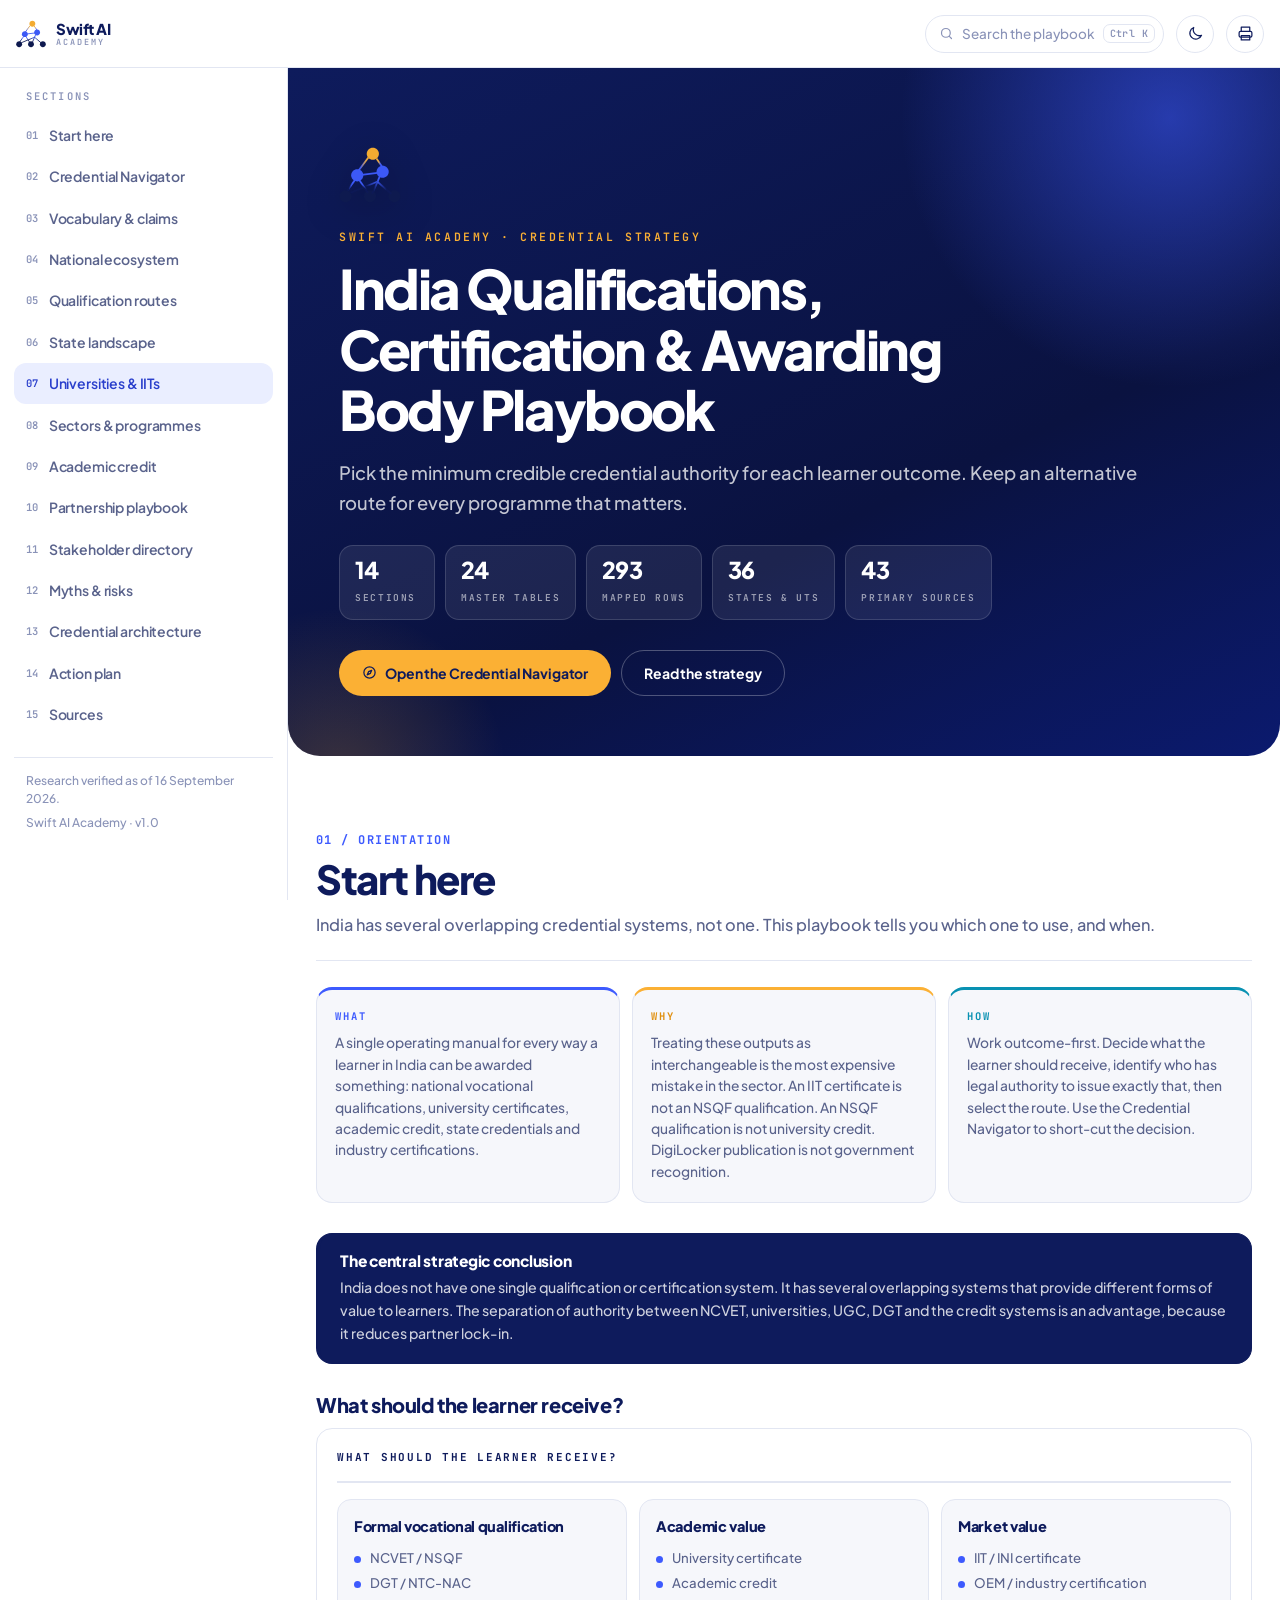
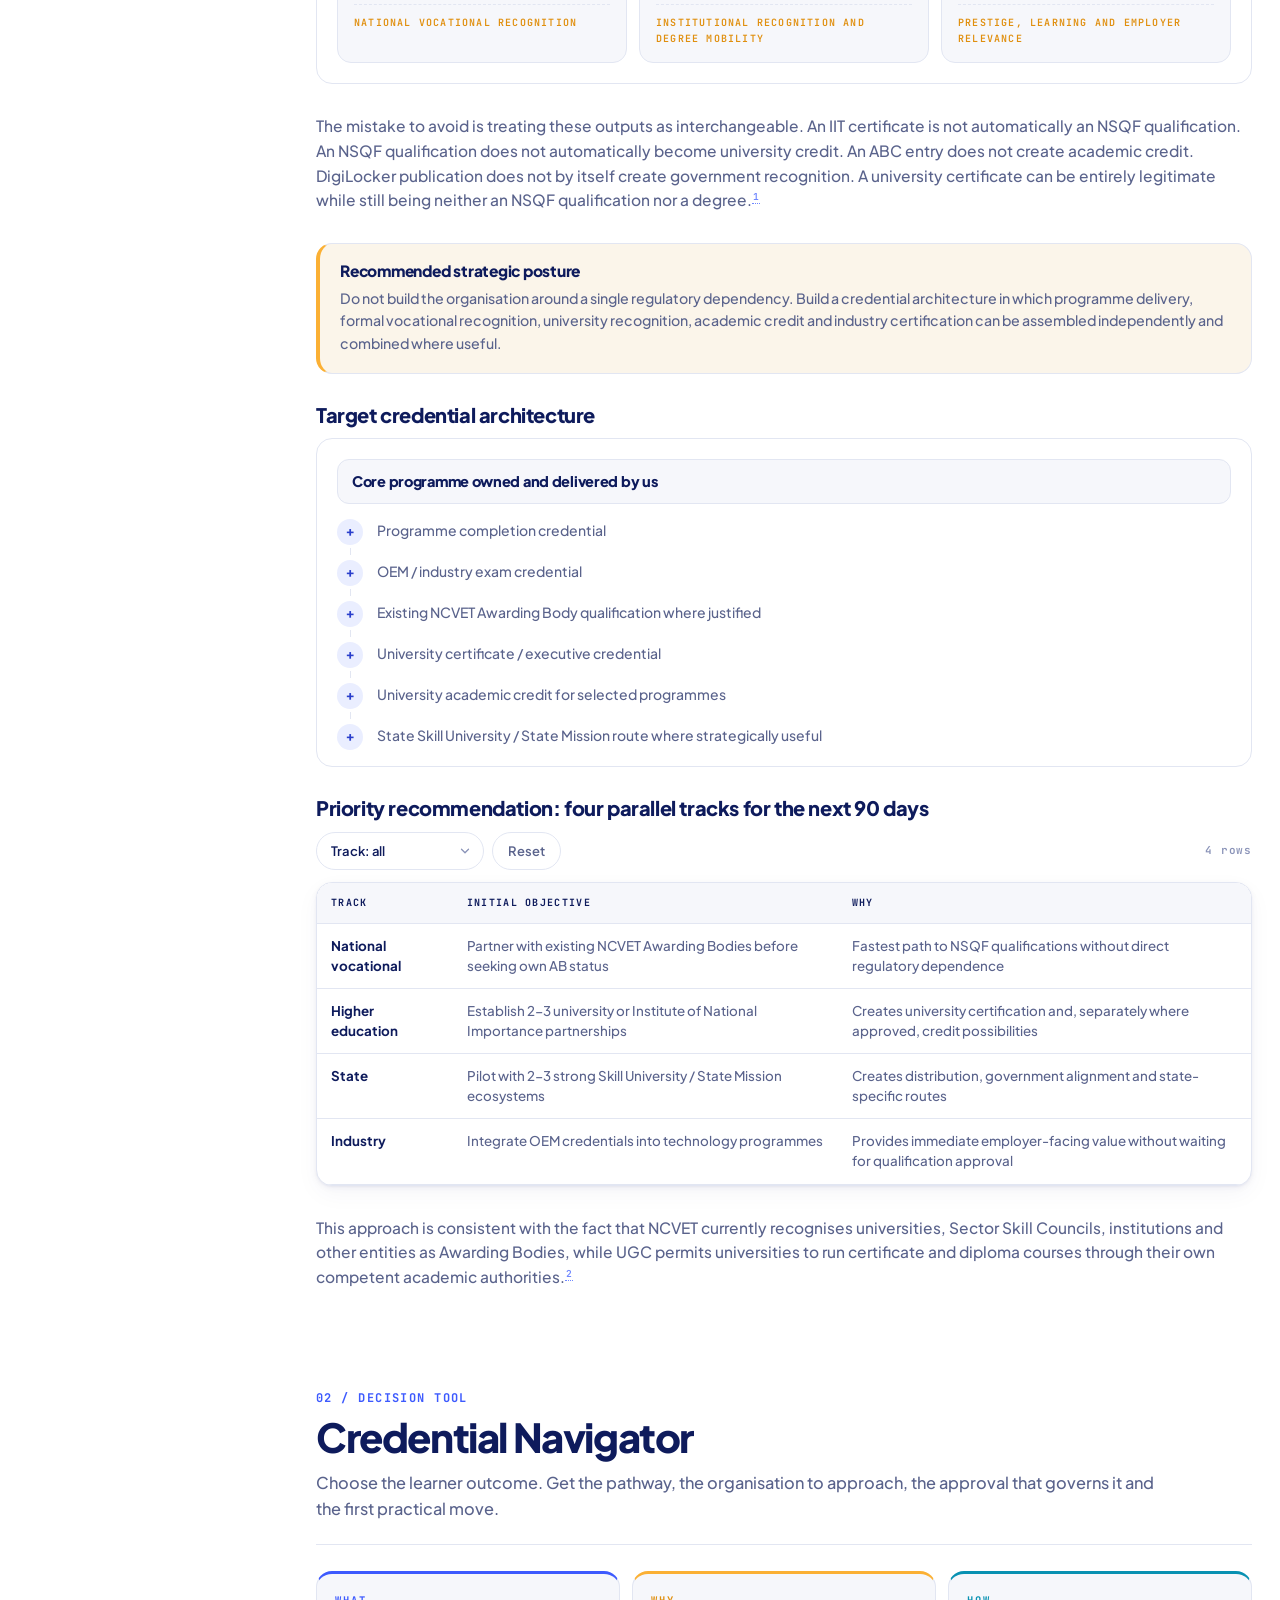
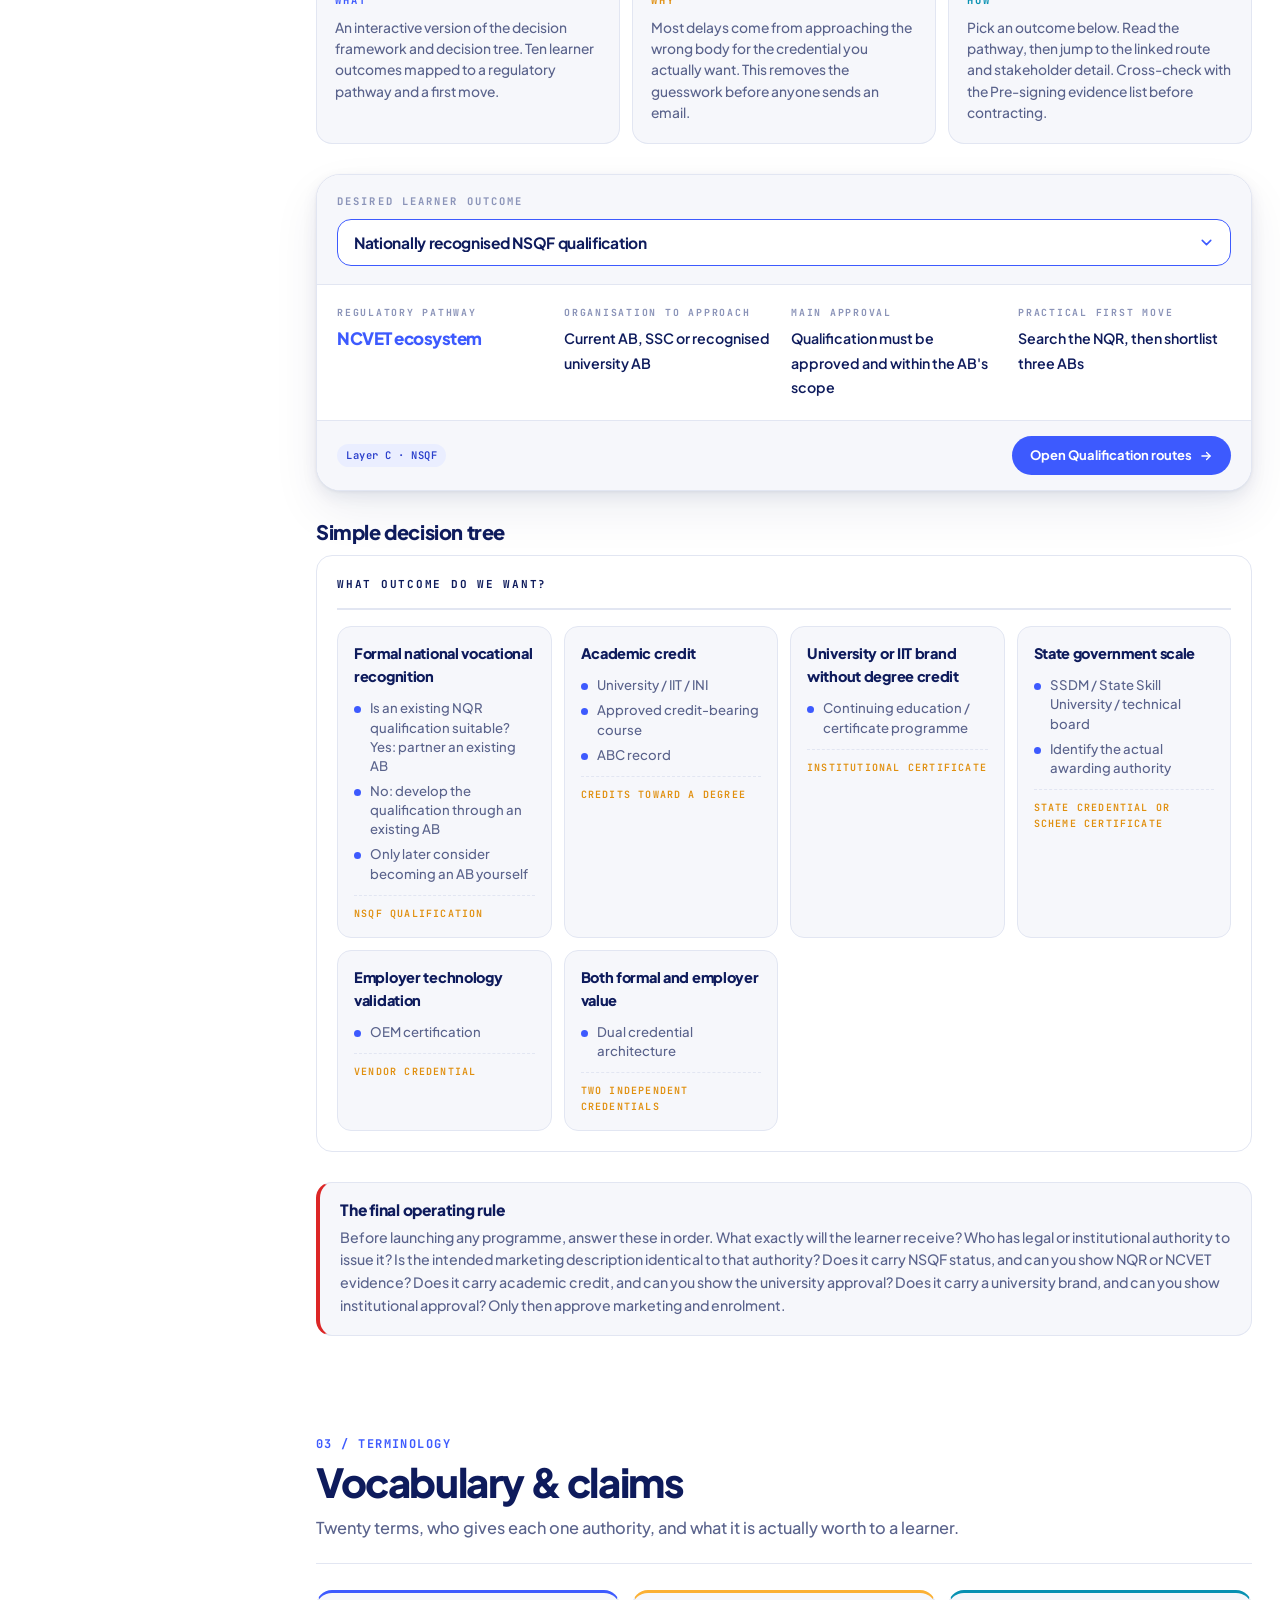
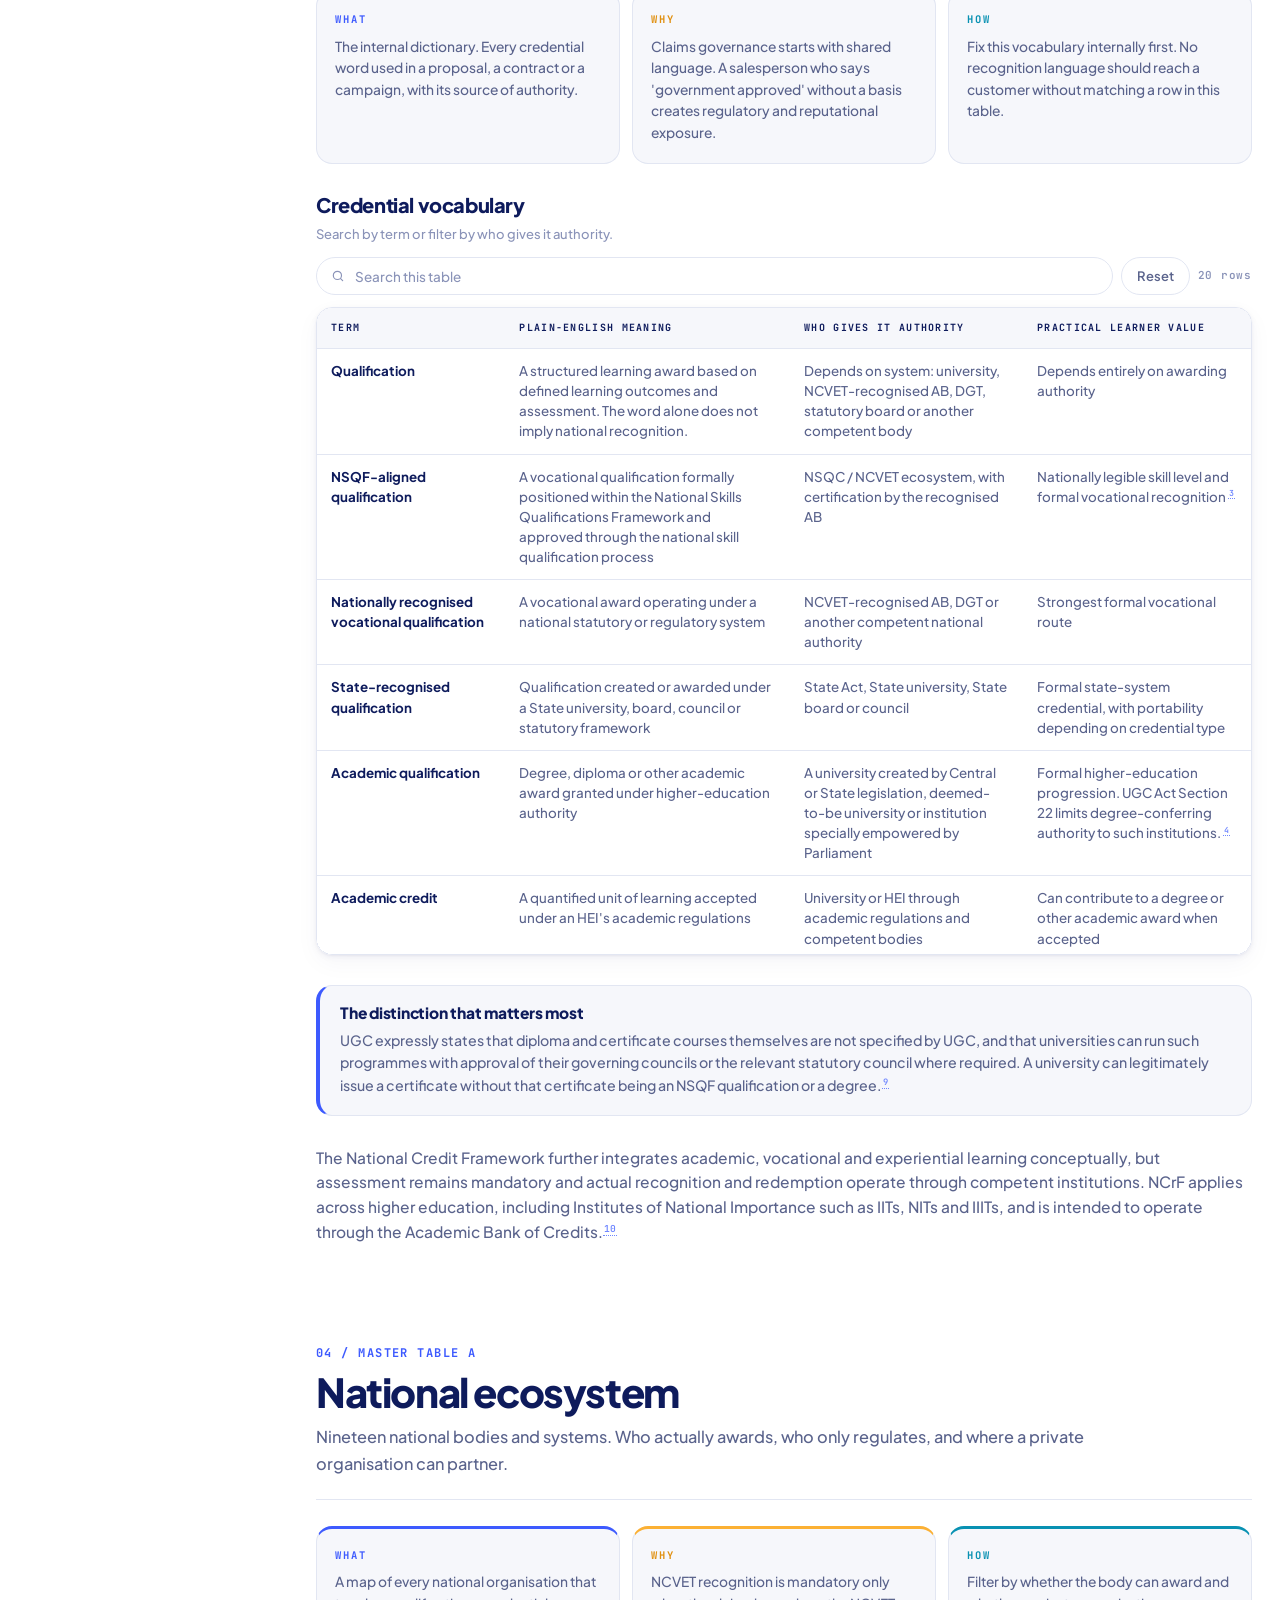
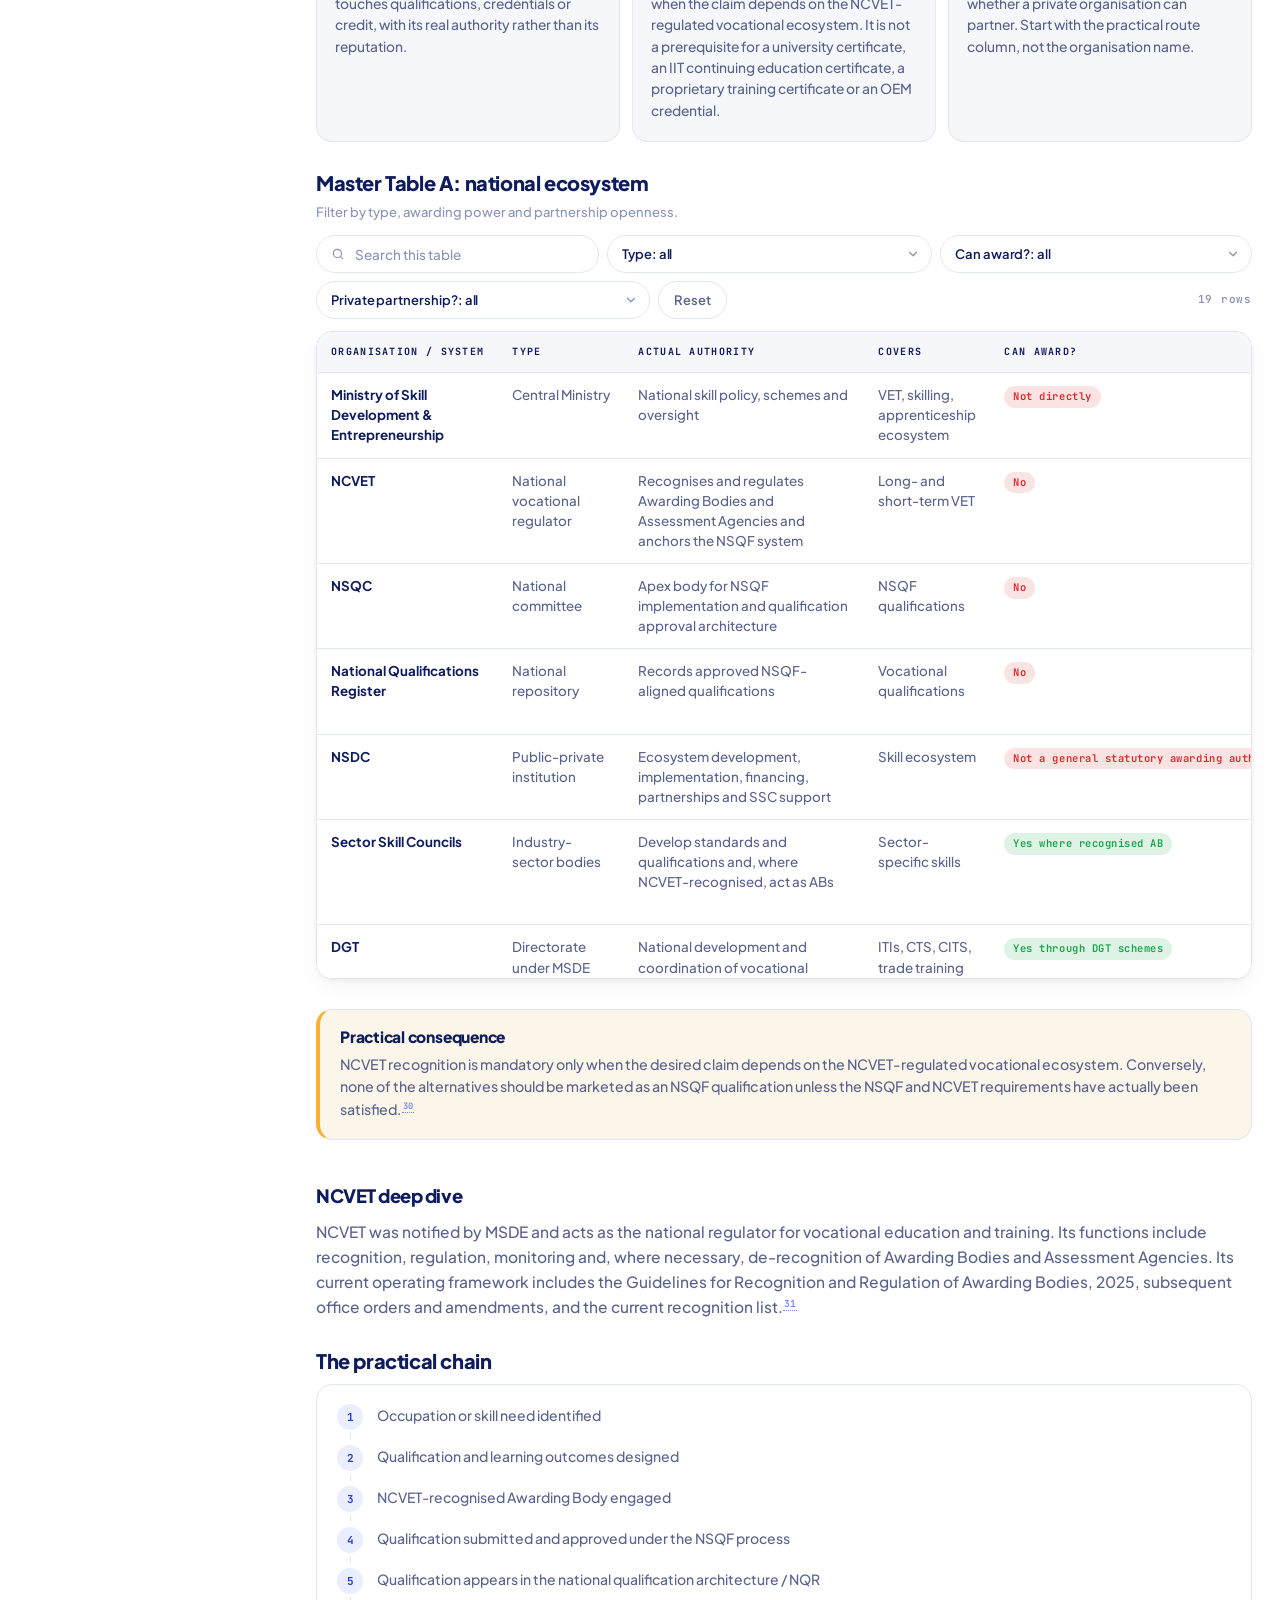
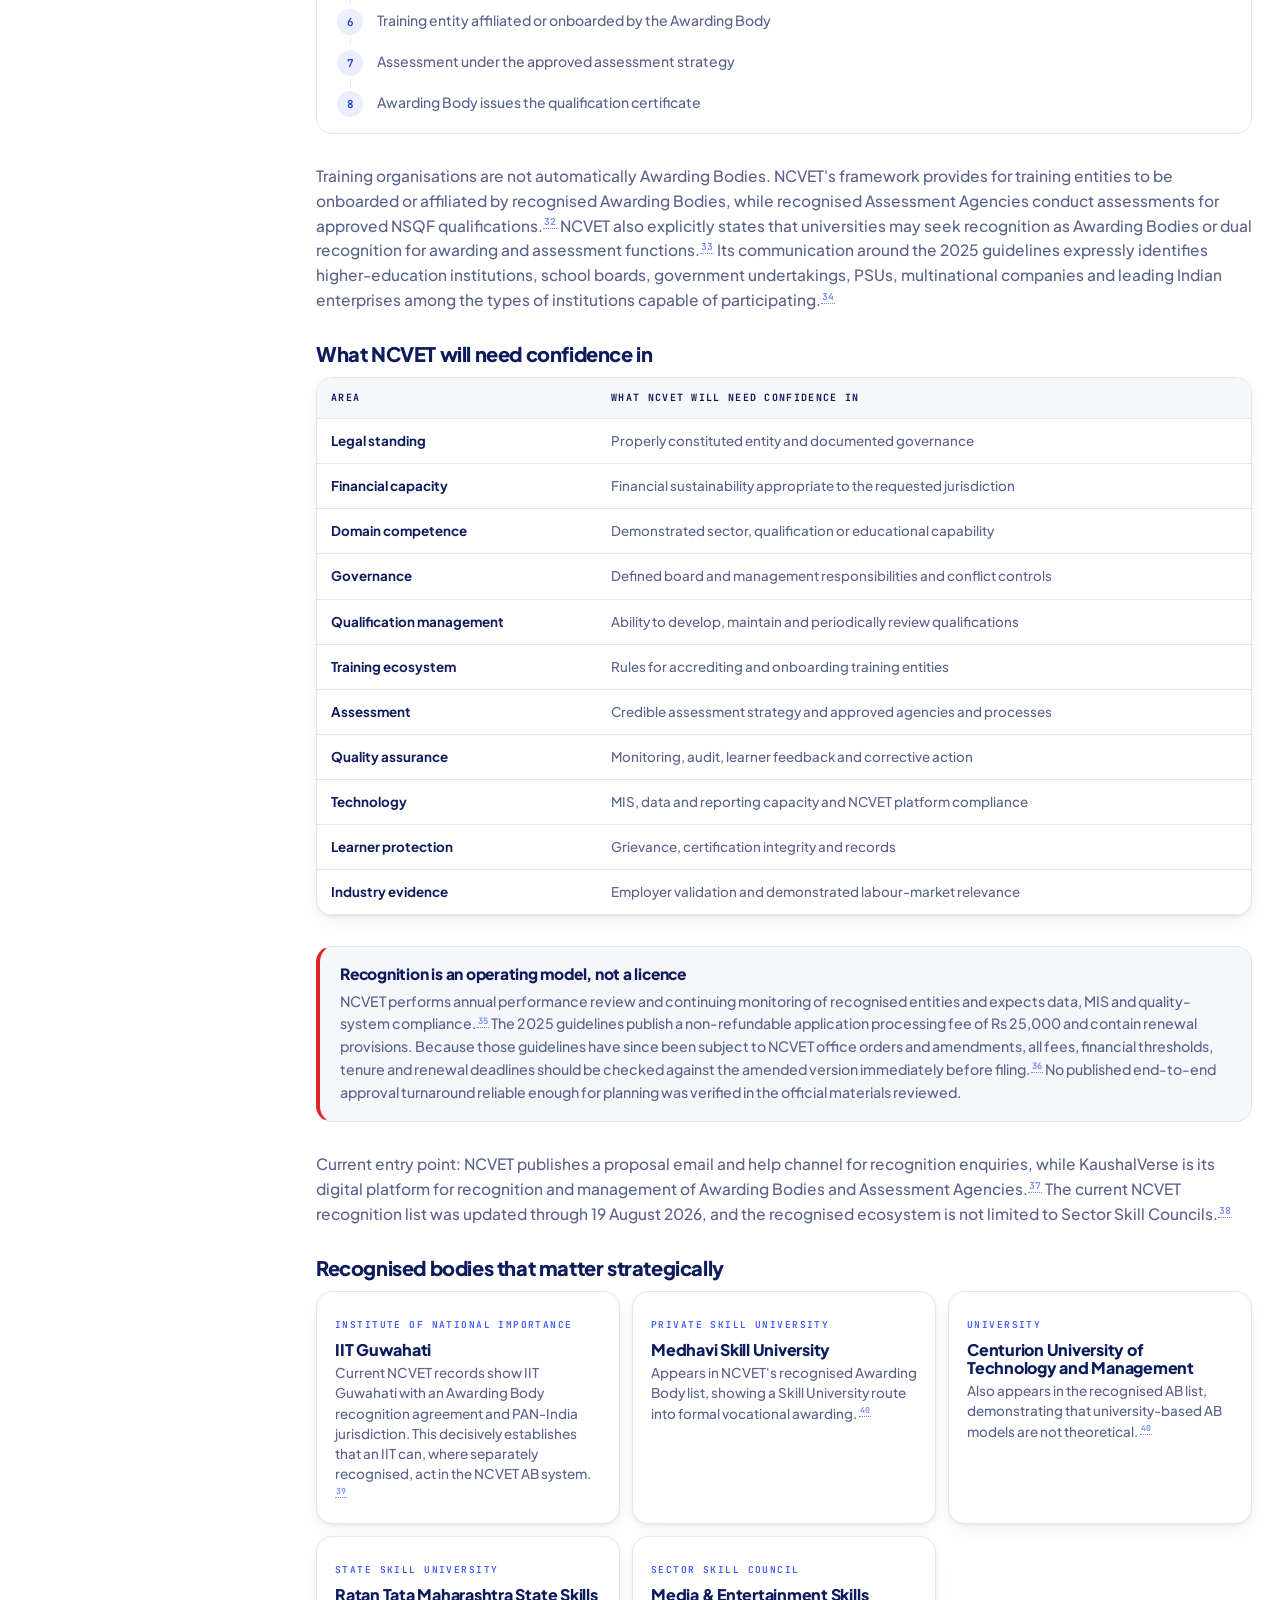
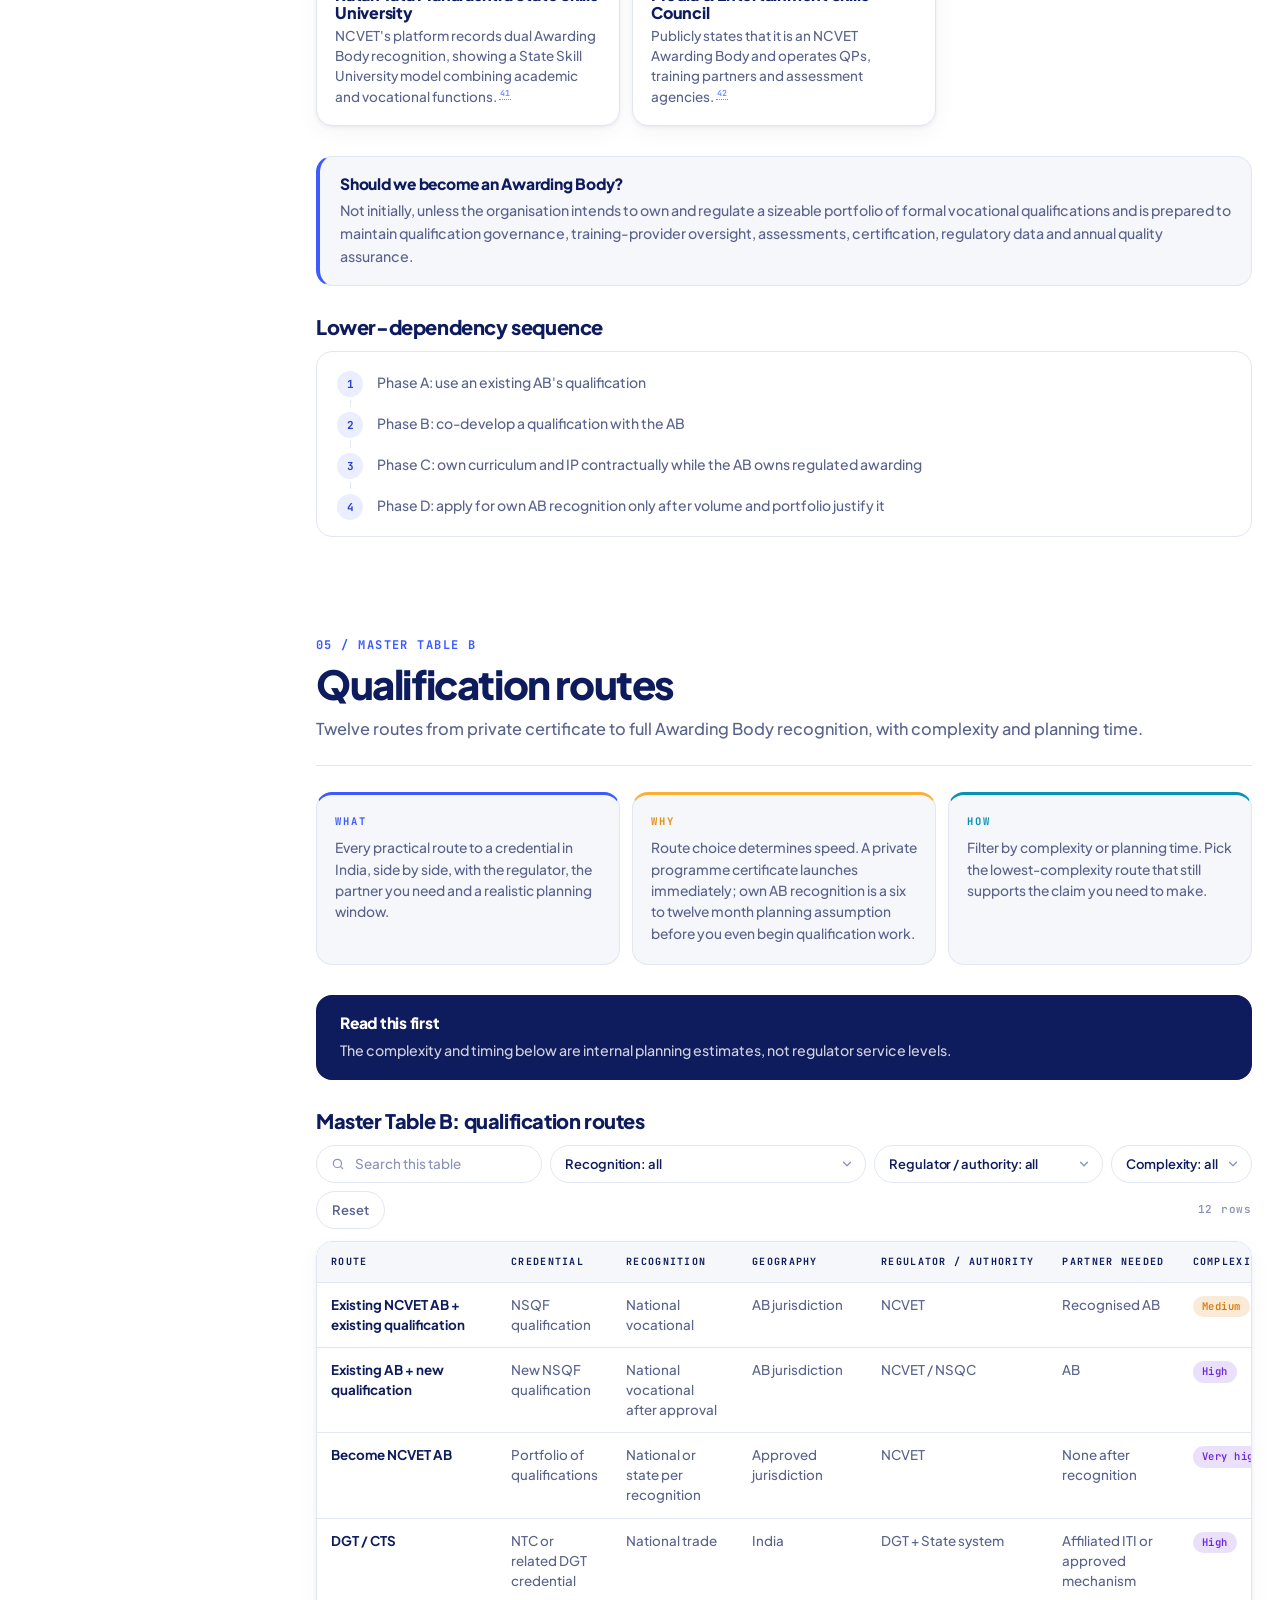
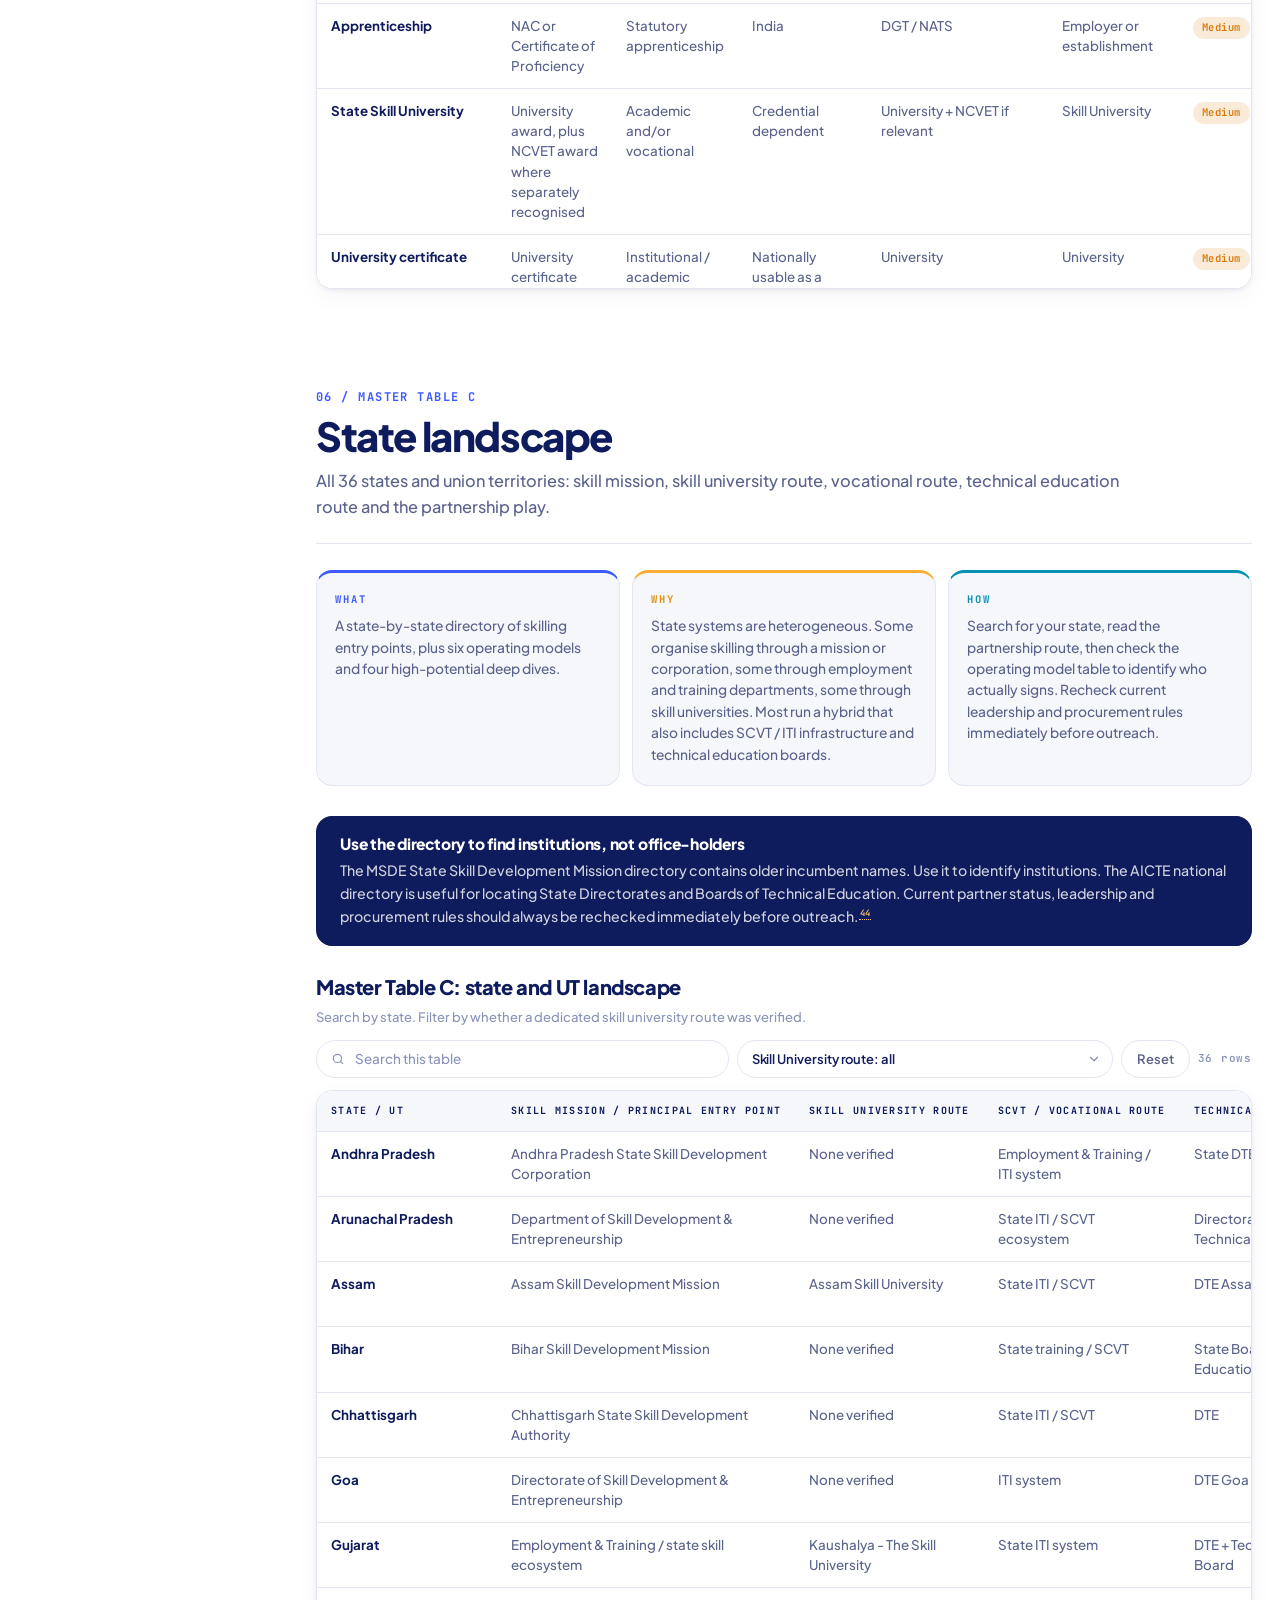
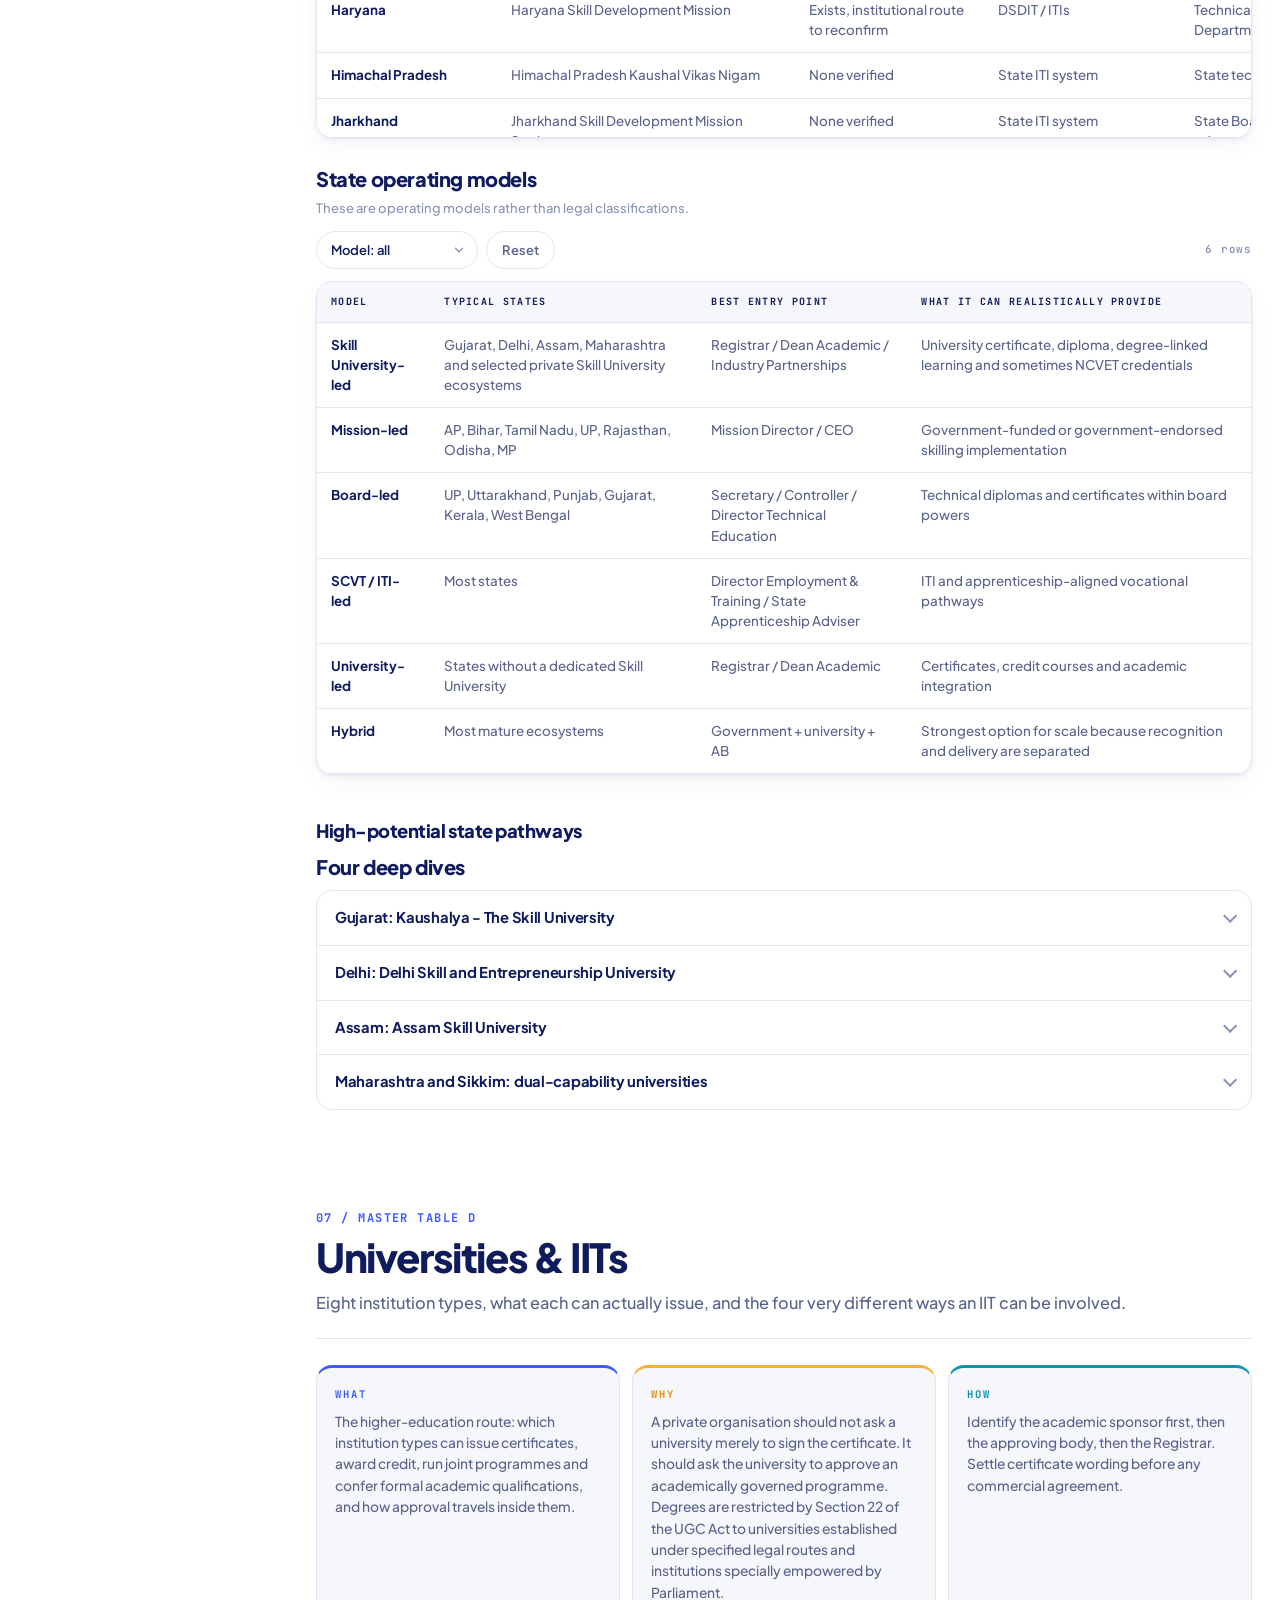
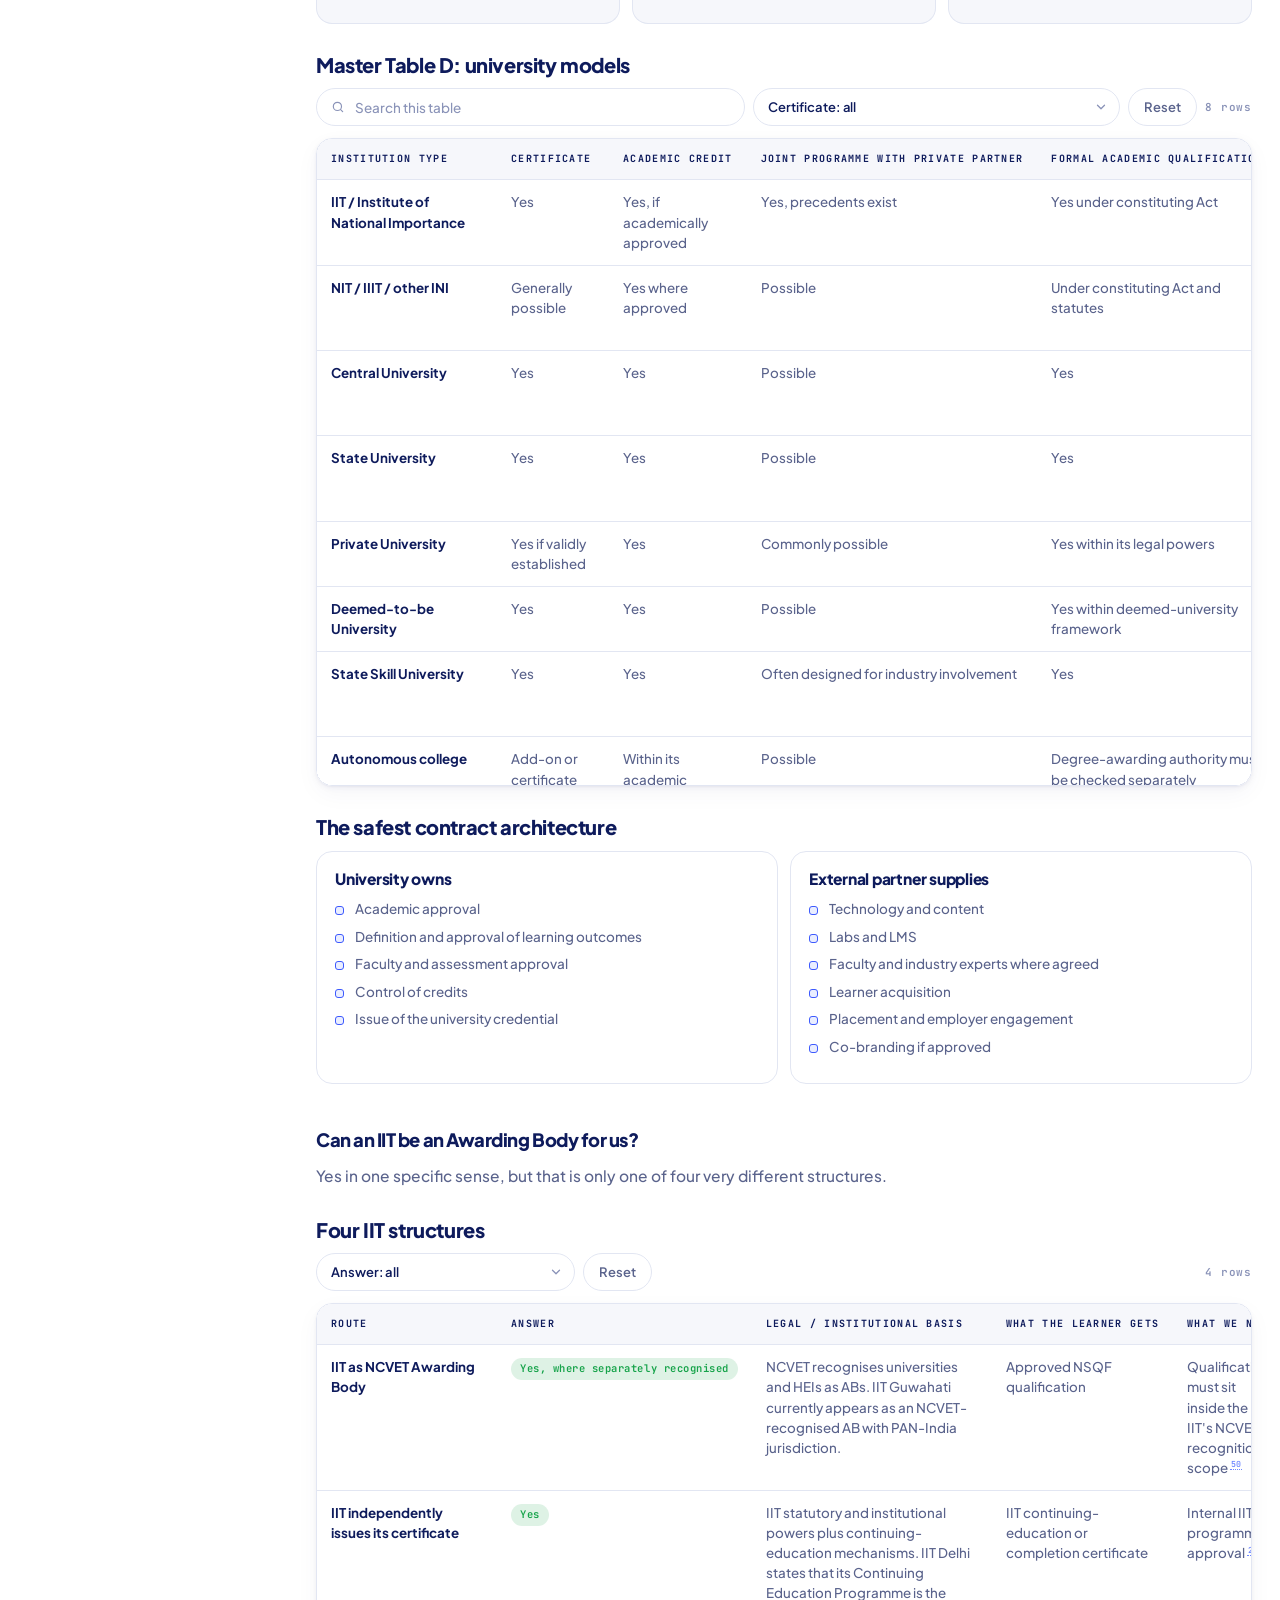
==== index.html @ 88f87832 "Add interactive India Qualifications & Awarding Body playbook web app A static, device-agnostic GitH" ====
<!DOCTYPE html>
<html lang="en">
<head>
<meta charset="utf-8">
<meta name="viewport" content="width=device-width, initial-scale=1, viewport-fit=cover">
<title>India Qualifications, Certification &amp; Awarding Body Playbook | Swift AI Academy</title>
<meta name="description" content="An interactive playbook for India's qualification, certification and awarding body ecosystem. NCVET, NSQF, universities, IITs, state skill missions, academic credit and OEM credentials, with the stakeholders and processes behind each route.">
<meta name="theme-color" content="#0E1B5C">
<meta name="color-scheme" content="light dark">

<meta property="og:type" content="website">
<meta property="og:title" content="India Qualifications, Certification &amp; Awarding Body Playbook">
<meta property="og:description" content="Pick the minimum credible credential authority for each learner outcome. Keep an alternative route for every programme that matters.">
<meta property="og:site_name" content="Swift AI Academy">

<link rel="icon" type="image/svg+xml" href="assets/img/favicon.svg">
<link rel="apple-touch-icon" href="assets/img/logo-mark.svg">

<link rel="preconnect" href="https://api.fontshare.com" crossorigin>
<link rel="preconnect" href="https://fonts.gstatic.com" crossorigin>
<link rel="stylesheet" href="https://api.fontshare.com/v2/css?f%5B%5D=cabinet-grotesk@500,700,800&amp;display=swap">
<link rel="stylesheet" href="https://fonts.googleapis.com/css2?family=JetBrains+Mono:wght@400;600;700&amp;family=Plus+Jakarta+Sans:wght@500;700;800&amp;display=swap">
<link rel="stylesheet" href="assets/css/styles.css">
</head>
<body>

<header class="topbar">
  <button class="icon-btn" id="menuBtn" type="button" aria-label="Open section menu">
    <svg viewBox="0 0 24 24"><path d="M4 7h16"/><path d="M4 12h16"/><path d="M4 17h16"/></svg>
  </button>

  <a class="brand" href="#top">
    <img src="assets/img/logo-mark.svg" alt="Swift AI Academy">
    <span class="brand-txt"><b>Swift AI</b><span>ACADEMY</span></span>
  </a>

  <span class="topbar-spacer"></span>

  <button class="search-open" id="searchBtn" type="button" aria-label="Search the playbook">
    <svg viewBox="0 0 24 24"><circle cx="11" cy="11" r="7"/><path d="M20 20l-3.5-3.5"/></svg>
    <span class="lbl">Search the playbook</span>
    <span class="kbd">Ctrl K</span>
  </button>

  <button class="icon-btn" id="themeBtn" type="button" aria-label="Switch between light and dark mode">
    <svg viewBox="0 0 24 24"><path d="M20.5 14.5A8.5 8.5 0 0 1 9.5 3.5a8.5 8.5 0 1 0 11 11z"/></svg>
  </button>

  <button class="icon-btn" id="printBtn" type="button" aria-label="Print or save as PDF">
    <svg viewBox="0 0 24 24"><path d="M6 9V3h12v6"/><rect x="3" y="9" width="18" height="8" rx="2"/><path d="M6 15h12v6H6z"/></svg>
  </button>
</header>

<div class="shell" id="top">
  <nav class="sidenav" id="sidenav" aria-label="Playbook sections"></nav>
  <div class="scrim" id="scrim"></div>
  <main class="main" id="content">
    <noscript>
      <div style="padding:120px 24px;max-width:640px;margin:0 auto">
        <h1>JavaScript is required</h1>
        <p>This playbook renders its tables, filters and search in the browser. Enable JavaScript to read it.</p>
      </div>
    </noscript>
  </main>
</div>

<div class="modal" id="searchModal" role="dialog" aria-modal="true" aria-label="Search the playbook">
  <div class="modal-bd"></div>
  <div class="modal-box">
    <div class="modal-in">
      <svg viewBox="0 0 24 24"><circle cx="11" cy="11" r="7"/><path d="M20 20l-3.5-3.5"/></svg>
      <input id="searchInput" type="search" placeholder="Search states, bodies, routes, myths, templates" autocomplete="off" spellcheck="false">
      <span class="esc">ESC</span>
    </div>
    <div class="modal-res" id="searchResults"></div>
    <div class="modal-hint">Arrow keys to move &middot; Enter to open &middot; Ctrl K or / to reopen</div>
  </div>
</div>

<script src="assets/js/data.js"></script>
<script src="assets/js/app.js"></script>
</body>
</html>
---- assets/css/styles.css ----
/* Swift AI Academy - Qualification Playbook
   Brand & Design Guidelines v1.0 (2026): Royal Blue leads, Deep Navy grounds,
   Gold is a sparing accent. Cabinet Grotesk for text, JetBrains Mono for labels. */

/* ============================================================ TOKENS */
:root {
  /* core palette */
  --blue: #3D5AFE;
  --blue-50: #EAEEFF;
  --blue-light: #6F87FF;
  --blue-deep: #2A3FCC;
  --navy: #0E1B5C;
  --navy-50: #E5E9FA;
  --navy-mid: #1A2B85;
  --navy-deep: #0A1240;
  --gold: #FBB034;
  --gold-50: #FFF4DC;
  --gold-light: #FFC966;
  --gold-deep: #E08F0E;

  /* domain accents */
  --plum: #6D28D9;
  --teal: #0891B2;
  --pink: #E91E63;

  /* semantic */
  --success: #16A34A;
  --warning: #D97706;
  --danger: #DC2626;

  /* neutrals */
  --white: #FFFFFF;
  --tint: #F6F8FF;
  --grey-50: #F6F7FB;
  --line: #E2E6F2;
  --muted: #8A93B8;
  --secondary: #5A638C;

  /* role tokens - light mode default */
  --bg: #FFFFFF;
  --bg-alt: #F6F8FF;
  --surface: #FFFFFF;
  --surface-2: #F6F7FB;
  --text: #0E1B5C;
  --text-2: #5A638C;
  --text-3: #8A93B8;
  --action: #3D5AFE;
  --action-text: #FFFFFF;
  --link: #3D5AFE;
  --border: #E2E6F2;
  --border-strong: #cdd4e8;
  --chip-bg: #EAEEFF;
  --chip-text: #2A3FCC;
  --shadow-sm: 0 1px 2px rgba(14,27,92,.04), 0 2px 6px rgba(14,27,92,.05), 0 8px 24px rgba(14,27,92,.04);
  --shadow-md: 0 1px 3px rgba(14,27,92,.06), 0 6px 16px rgba(14,27,92,.07), 0 20px 48px rgba(14,27,92,.07);
  --shadow-lg: 0 2px 6px rgba(14,27,92,.08), 0 12px 32px rgba(14,27,92,.10), 0 36px 80px rgba(14,27,92,.12);

  /* geometry */
  --r-pill: 999px;
  --r-card: 16px;
  --r-surface: 24px;
  --r-lg: 32px;

  /* type */
  --font: "Cabinet Grotesk", "Plus Jakarta Sans", ui-sans-serif, system-ui, -apple-system, "Segoe UI", sans-serif;
  --mono: "JetBrains Mono", ui-monospace, SFMono-Regular, Menlo, monospace;

  --nav-w: 288px;
  --header-h: 68px;
}

:root[data-theme="dark"] {
  --bg: #0E1B5C;
  --bg-alt: #0A1240;
  --surface: rgba(255,255,255,.06);
  --surface-2: rgba(255,255,255,.04);
  --text: #FFFFFF;
  --text-2: rgba(255,255,255,.70);
  --text-3: rgba(255,255,255,.52);
  --action: #FBB034;
  --action-text: #0E1B5C;
  --link: #6F87FF;
  --border: rgba(255,255,255,.12);
  --border-strong: rgba(255,255,255,.22);
  --chip-bg: rgba(255,255,255,.10);
  --chip-text: #FFC966;
  --shadow-sm: 0 2px 8px rgba(0,0,0,.28);
  --shadow-md: 0 8px 28px rgba(0,0,0,.36);
  --shadow-lg: 0 24px 64px rgba(0,0,0,.45);
}

@media (prefers-color-scheme: dark) {
  :root:not([data-theme="light"]) {
    --bg: #0E1B5C; --bg-alt: #0A1240;
    --surface: rgba(255,255,255,.06); --surface-2: rgba(255,255,255,.04);
    --text: #FFFFFF; --text-2: rgba(255,255,255,.70); --text-3: rgba(255,255,255,.52);
    --action: #FBB034; --action-text: #0E1B5C; --link: #6F87FF;
    --border: rgba(255,255,255,.12); --border-strong: rgba(255,255,255,.22);
    --chip-bg: rgba(255,255,255,.10); --chip-text: #FFC966;
    --shadow-sm: 0 2px 8px rgba(0,0,0,.28);
    --shadow-md: 0 8px 28px rgba(0,0,0,.36);
    --shadow-lg: 0 24px 64px rgba(0,0,0,.45);
  }
}

/* ============================================================ BASE */
*, *::before, *::after { box-sizing: border-box; }
/* card-mode tables set tr/td to display:block, which would otherwise beat the UA [hidden] rule */
[hidden] { display: none !important; }
html { scroll-behavior: smooth; scroll-padding-top: calc(var(--header-h) + 16px); -webkit-text-size-adjust: 100%; }
@media (prefers-reduced-motion: reduce) { html { scroll-behavior: auto; } *, *::before, *::after { animation-duration: .001ms !important; transition-duration: .001ms !important; } }

body {
  margin: 0;
  font-family: var(--font);
  font-weight: 500;
  font-size: 15.5px;
  line-height: 1.6;
  color: var(--text);
  background: var(--bg);
  -webkit-font-smoothing: antialiased;
  overflow-wrap: break-word;
}

h1, h2, h3, h4 { font-weight: 800; color: var(--text); margin: 0; line-height: 1.12; }
h1 { font-size: clamp(2.1rem, 5.2vw, 3.4rem); letter-spacing: -.045em; }
h2 { font-size: clamp(1.6rem, 3.6vw, 2.5rem); letter-spacing: -.035em; }
h3 { font-size: clamp(1.05rem, 2vw, 1.25rem); letter-spacing: -.02em; }
h4 { font-size: 1rem; letter-spacing: -.015em; }
p { margin: 0 0 1em; color: var(--text-2); }
p:last-child { margin-bottom: 0; }
a { color: var(--link); text-decoration: none; }
a:hover { text-decoration: underline; }
strong { font-weight: 700; color: var(--text); }
ul { margin: 0 0 1em; padding-left: 1.15em; color: var(--text-2); }
li { margin-bottom: .4em; }
:focus-visible { outline: 2.5px solid var(--action); outline-offset: 2px; border-radius: 6px; }

.eyebrow {
  font-family: var(--mono);
  font-size: 11.5px;
  font-weight: 600;
  letter-spacing: .22em;
  text-transform: uppercase;
  color: var(--text-3);
  margin: 0 0 .7rem;
  display: block;
}
.muted { color: var(--text-3); font-size: .9em; }
sup.ref {
  font-family: var(--mono); font-size: .62em; font-weight: 600;
  color: var(--blue-light); cursor: pointer; padding: 0 1px; vertical-align: super;
  border-bottom: 1px dotted currentColor;
}
:root[data-theme="dark"] sup.ref { color: var(--gold-light); }
sup.ref:hover { color: var(--gold-deep); }

/* ============================================================ SHELL */
.shell { display: flex; min-height: 100vh; }

/* ---- header */
.topbar {
  position: fixed; inset: 0 0 auto 0; height: var(--header-h); z-index: 60;
  display: flex; align-items: center; gap: 12px; padding: 0 16px;
  background: color-mix(in srgb, var(--bg) 88%, transparent);
  backdrop-filter: saturate(180%) blur(14px);
  -webkit-backdrop-filter: saturate(180%) blur(14px);
  border-bottom: 1px solid var(--border);
}
.brand { display: flex; align-items: center; gap: 10px; flex-shrink: 0; text-decoration: none; }
.brand:hover { text-decoration: none; }
.brand img { width: 30px; height: 30px; display: block; }
.brand-txt { display: flex; flex-direction: column; line-height: 1; }
.brand-txt b { font-size: 15px; font-weight: 800; letter-spacing: -.03em; color: var(--text); }
.brand-txt span { font-family: var(--mono); font-size: 8.5px; font-weight: 600; letter-spacing: .24em; color: var(--text-3); margin-top: 2px; }
.topbar-spacer { flex: 1; }

.icon-btn {
  display: inline-flex; align-items: center; justify-content: center;
  width: 38px; height: 38px; flex-shrink: 0;
  border: 1px solid var(--border); border-radius: var(--r-pill);
  background: var(--surface); color: var(--text); cursor: pointer;
  transition: border-color .15s, background .15s;
}
.icon-btn:hover { border-color: var(--border-strong); }
.icon-btn svg { width: 17px; height: 17px; stroke: currentColor; stroke-width: 1.75; fill: none; stroke-linecap: round; stroke-linejoin: round; }

.search-open {
  display: flex; align-items: center; gap: 8px; height: 38px;
  padding: 0 8px 0 13px; min-width: 0;
  border: 1px solid var(--border); border-radius: var(--r-pill);
  background: var(--surface); color: var(--text-3); cursor: pointer;
  font-family: var(--font); font-size: 13.5px; font-weight: 500;
  transition: border-color .15s;
}
.search-open:hover { border-color: var(--border-strong); }
.search-open svg { width: 15px; height: 15px; stroke: currentColor; stroke-width: 1.9; fill: none; stroke-linecap: round; flex-shrink: 0; }
.search-open .kbd {
  font-family: var(--mono); font-size: 10px; font-weight: 600; letter-spacing: .04em;
  border: 1px solid var(--border); border-radius: 7px; padding: 2px 6px; color: var(--text-3);
}
.search-open .lbl { white-space: nowrap; }

/* ---- sidebar */
.sidenav {
  position: fixed; top: var(--header-h); bottom: 0; left: 0; width: var(--nav-w); z-index: 50;
  background: var(--bg); border-right: 1px solid var(--border);
  overflow-y: auto; overscroll-behavior: contain;
  padding: 20px 14px 40px;
}
.sidenav-title { font-family: var(--mono); font-size: 10.5px; font-weight: 600; letter-spacing: .2em; text-transform: uppercase; color: var(--text-3); padding: 0 12px; margin-bottom: 10px; }
.navlink {
  display: flex; align-items: flex-start; gap: 11px;
  padding: 9px 12px; border-radius: 12px; margin-bottom: 1px;
  color: var(--text-2); text-decoration: none; font-size: 14px; font-weight: 600;
  letter-spacing: -.01em; transition: background .13s, color .13s;
}
.navlink:hover { background: var(--surface-2); color: var(--text); text-decoration: none; }
.navlink.active { background: var(--blue-50); color: var(--blue-deep); }
:root[data-theme="dark"] .navlink.active { background: rgba(255,255,255,.09); color: var(--gold); }
@media (prefers-color-scheme: dark) { :root:not([data-theme="light"]) .navlink.active { background: rgba(255,255,255,.09); color: var(--gold); } }
.navlink .n { font-family: var(--mono); font-size: 10.5px; font-weight: 600; color: var(--text-3); padding-top: 3px; flex-shrink: 0; }
.navlink.active .n { color: currentColor; }
.nav-foot { margin-top: 22px; padding: 14px 12px 0; border-top: 1px solid var(--border); }
.nav-foot p { font-size: 12px; color: var(--text-3); margin-bottom: .5em; line-height: 1.5; }

/* ---- main */
.main { flex: 1; min-width: 0; margin-left: var(--nav-w); padding-top: var(--header-h); }
.wrap { max-width: 1060px; margin: 0 auto; padding: 0 28px 100px; }

/* ============================================================ HERO */
.hero {
  position: relative; overflow: hidden;
  background: linear-gradient(155deg, var(--navy) 0%, var(--navy-deep) 62%, #0b1a6e 100%);
  color: #fff; border-radius: 0 0 var(--r-lg) var(--r-lg);
  padding: clamp(40px, 6vw, 76px) clamp(24px, 4vw, 60px) clamp(36px, 5vw, 60px);
  margin-bottom: 44px;
}
.hero::after {
  content: ""; position: absolute; width: 560px; height: 560px; right: -170px; top: -230px;
  background: radial-gradient(circle, rgba(61,90,254,.55), transparent 68%); pointer-events: none;
}
.hero::before {
  content: ""; position: absolute; width: 340px; height: 340px; left: -120px; bottom: -190px;
  background: radial-gradient(circle, rgba(251,176,52,.20), transparent 70%); pointer-events: none;
}
.hero > * { position: relative; z-index: 1; }
.hero .eyebrow { color: var(--gold); }
.hero h1 { color: #fff; max-width: 17ch; }
.hero-lede { font-size: clamp(1rem, 1.7vw, 1.15rem); color: rgba(255,255,255,.76); max-width: 62ch; margin: 18px 0 0; }
.hero-logo { width: 62px; height: 62px; margin-bottom: 22px; display: block; filter: drop-shadow(0 6px 18px rgba(0,0,0,.35)); }
.hero-stats { display: flex; flex-wrap: wrap; gap: 10px; margin-top: 28px; }
.hero-stat {
  background: rgba(255,255,255,.08); border: 1px solid rgba(255,255,255,.14);
  border-radius: 14px; padding: 11px 15px; min-width: 96px;
}
.hero-stat b { display: block; font-size: 1.45rem; font-weight: 800; letter-spacing: -.035em; color: #fff; line-height: 1.1; }
.hero-stat span { font-family: var(--mono); font-size: 9.5px; font-weight: 600; letter-spacing: .17em; text-transform: uppercase; color: rgba(255,255,255,.58); }
.hero-cta { display: flex; flex-wrap: wrap; gap: 10px; margin-top: 30px; }

.btn {
  display: inline-flex; align-items: center; gap: 8px;
  border-radius: var(--r-pill); border: 1px solid transparent;
  padding: 11px 22px; font-family: var(--font); font-size: 14px; font-weight: 700;
  letter-spacing: -.01em; cursor: pointer; text-decoration: none;
  transition: transform .13s, box-shadow .13s, background .13s;
}
.btn:hover { text-decoration: none; transform: translateY(-1px); }
.btn-gold { background: var(--gold); color: var(--navy); }
.btn-gold:hover { background: var(--gold-light); }
.btn-ghost { background: transparent; border-color: rgba(255,255,255,.28); color: #fff; }
.btn-ghost:hover { border-color: rgba(255,255,255,.55); }
.btn svg { width: 15px; height: 15px; stroke: currentColor; stroke-width: 2; fill: none; stroke-linecap: round; stroke-linejoin: round; }

/* ============================================================ SECTIONS */
.section { scroll-margin-top: calc(var(--header-h) + 20px); padding-top: 26px; margin-bottom: 68px; }
.section-head { border-bottom: 1px solid var(--border); padding-bottom: 22px; margin-bottom: 26px; }
.section-head .num { font-family: var(--mono); font-size: 12px; font-weight: 700; color: var(--blue); letter-spacing: .12em; }
:root[data-theme="dark"] .section-head .num { color: var(--gold); }
.section-head h2 { margin: 6px 0 10px; }
.section-summary { font-size: 1.02rem; color: var(--text-2); max-width: 70ch; margin: 0; }

/* what / why / how */
.wwh { display: grid; grid-template-columns: repeat(3, 1fr); gap: 12px; margin-bottom: 30px; }
.wwh-card {
  background: var(--surface-2); border: 1px solid var(--border);
  border-radius: var(--r-card); padding: 18px 18px 20px;
  border-top: 3px solid var(--blue);
}
.wwh-card:nth-child(2) { border-top-color: var(--gold); }
.wwh-card:nth-child(3) { border-top-color: var(--teal); }
.wwh-card .k { font-family: var(--mono); font-size: 10.5px; font-weight: 700; letter-spacing: .2em; text-transform: uppercase; color: var(--blue); display: block; margin-bottom: 8px; }
.wwh-card:nth-child(2) .k { color: var(--gold-deep); }
.wwh-card:nth-child(3) .k { color: var(--teal); }
:root[data-theme="dark"] .wwh-card:nth-child(2) .k { color: var(--gold); }
.wwh-card p { font-size: 13.8px; margin: 0; line-height: 1.55; }

/* ============================================================ BLOCKS */
.block { margin-bottom: 30px; }
.block-title { display: flex; align-items: baseline; gap: 10px; flex-wrap: wrap; margin-bottom: 12px; }
.block-title h3 { flex: 1 1 auto; min-width: 200px; }
.block-note { font-size: 13px; color: var(--text-3); margin: -4px 0 12px; }
.sub-heading { font-size: 1.15rem; font-weight: 800; letter-spacing: -.025em; margin: 40px 0 14px; padding-top: 6px; }

/* callout */
.callout {
  border-radius: var(--r-card); padding: 18px 20px;
  border: 1px solid var(--border); border-left: 4px solid var(--blue);
  background: var(--surface-2);
}
.callout h4 { margin: 0 0 7px; font-size: .97rem; }
.callout p { margin: 0; font-size: 14.2px; }
.callout.gold { border-left-color: var(--gold); background: color-mix(in srgb, var(--gold-50) 55%, var(--surface-2)); }
.callout.danger { border-left-color: var(--danger); }
.callout.navy { border-left-color: var(--navy); background: var(--navy); color: #fff; border-color: var(--navy); }
.callout.navy h4 { color: #fff; }
.callout.navy p { color: rgba(255,255,255,.80); }
.callout.navy sup.ref { color: var(--gold-light); }
:root[data-theme="dark"] .callout.navy { background: rgba(255,255,255,.07); border-left-color: var(--gold); }
:root[data-theme="dark"] .callout.gold { background: rgba(251,176,52,.10); }

/* ============================================================ TABLES */
.table-tools { display: flex; flex-wrap: wrap; gap: 8px; align-items: center; margin-bottom: 12px; }
.tbl-search {
  display: flex; align-items: center; gap: 8px; flex: 1 1 210px; min-width: 0;
  border: 1px solid var(--border); border-radius: var(--r-pill);
  background: var(--surface); padding: 0 14px; height: 38px;
}
.tbl-search svg { width: 14px; height: 14px; stroke: var(--text-3); stroke-width: 2; fill: none; stroke-linecap: round; flex-shrink: 0; }
.tbl-search input {
  border: 0; background: transparent; outline: none; flex: 1; min-width: 0;
  font-family: var(--font); font-size: 13.5px; font-weight: 500; color: var(--text);
}
.tbl-search input::placeholder { color: var(--text-3); }
select.filter {
  appearance: none; -webkit-appearance: none;
  border: 1px solid var(--border); border-radius: var(--r-pill);
  background: var(--surface); color: var(--text);
  font-family: var(--font); font-size: 13px; font-weight: 600; letter-spacing: -.005em;
  height: 38px; padding: 0 32px 0 14px; cursor: pointer; max-width: 100%;
  background-image: url("data:image/svg+xml;utf8,<svg xmlns='http://www.w3.org/2000/svg' viewBox='0 0 24 24' fill='none' stroke='%238A93B8' stroke-width='2.2' stroke-linecap='round' stroke-linejoin='round'><polyline points='6 9 12 15 18 9'/></svg>");
  background-repeat: no-repeat; background-position: right 11px center; background-size: 14px;
}
select.filter:hover { border-color: var(--border-strong); }
select.filter.on { border-color: var(--blue); color: var(--blue-deep); background-color: var(--blue-50); }
:root[data-theme="dark"] select.filter.on { border-color: var(--gold); color: var(--gold); background-color: rgba(251,176,52,.12); }
.tbl-count { font-family: var(--mono); font-size: 11px; font-weight: 600; letter-spacing: .07em; color: var(--text-3); margin-left: auto; white-space: nowrap; }
.btn-clear {
  border: 1px solid var(--border); background: var(--surface); color: var(--text-2);
  border-radius: var(--r-pill); height: 38px; padding: 0 15px; cursor: pointer;
  font-family: var(--font); font-size: 13px; font-weight: 600;
}
.btn-clear:hover { border-color: var(--border-strong); color: var(--text); }

.table-scroll {
  border: 1px solid var(--border); border-radius: var(--r-card);
  overflow: auto; background: var(--surface); box-shadow: var(--shadow-sm);
  max-height: 72vh;
}
table { border-collapse: collapse; width: 100%; font-size: 13.4px; }
thead th {
  position: sticky; top: 0; z-index: 2;
  background: var(--surface-2); color: var(--text);
  font-family: var(--mono); font-size: 10px; font-weight: 700;
  letter-spacing: .13em; text-transform: uppercase;
  text-align: left; padding: 12px 14px; white-space: nowrap;
  border-bottom: 1px solid var(--border);
}
:root[data-theme="dark"] thead th { background: #14226b; }
tbody td { padding: 12px 14px; vertical-align: top; border-bottom: 1px solid var(--border); color: var(--text-2); line-height: 1.5; }
tbody tr:last-child td { border-bottom: 0; }
tbody tr:hover td { background: var(--surface-2); }
tbody td:first-child { color: var(--text); font-weight: 700; }
td.wide { min-width: 180px; }
td.wider { min-width: 240px; }
td.widest { min-width: 330px; }
th.wide { min-width: 180px; } th.wider { min-width: 240px; } th.widest { min-width: 330px; }
mark { background: var(--gold-50); color: var(--text); border-radius: 3px; padding: 0 2px; }
:root[data-theme="dark"] mark { background: rgba(251,176,52,.28); color: #fff; }

.chip {
  display: inline-block; font-family: var(--mono); font-size: 10.5px; font-weight: 600;
  letter-spacing: .05em; padding: 3px 9px; border-radius: var(--r-pill);
  background: var(--chip-bg); color: var(--chip-text); white-space: nowrap;
}
.chip.ok { background: color-mix(in srgb, var(--success) 14%, transparent); color: var(--success); }
.chip.no { background: color-mix(in srgb, var(--danger) 13%, transparent); color: var(--danger); }
.chip.warn { background: color-mix(in srgb, var(--warning) 15%, transparent); color: var(--warning); }
.chip.hi { background: color-mix(in srgb, var(--plum) 14%, transparent); color: var(--plum); }
:root[data-theme="dark"] .chip.hi { color: #c4a6ff; }
.empty-row td { text-align: center; color: var(--text-3); padding: 34px 14px; font-size: 13.5px; }

/* mobile card tables */
@media (max-width: 860px) {
  .table-scroll { max-height: none; border: 0; background: transparent; box-shadow: none; overflow: visible; }
  table, tbody, tr, td { display: block; width: 100%; }
  thead { display: none; }
  tbody tr {
    background: var(--surface); border: 1px solid var(--border);
    border-radius: var(--r-card); margin-bottom: 10px; padding: 4px 0;
    box-shadow: var(--shadow-sm); overflow: hidden;
  }
  tbody tr:hover td { background: transparent; }
  tbody td { border-bottom: 1px solid var(--border); padding: 10px 15px; display: flex; flex-direction: column; gap: 3px; }
  tbody td:last-child { border-bottom: 0; }
  tbody td::before {
    content: attr(data-label);
    font-family: var(--mono); font-size: 9.5px; font-weight: 700;
    letter-spacing: .15em; text-transform: uppercase; color: var(--text-3);
  }
  tbody td:first-child { background: var(--surface-2); font-size: 15px; }
  .tbl-count { margin-left: 0; width: 100%; }
}

/* ============================================================ FLOW / TREE */
.flow { border: 1px solid var(--border); border-radius: var(--r-card); background: var(--surface); padding: 20px; }
.flow ol { list-style: none; margin: 0; padding: 0; counter-reset: fl; }
.flow li {
  position: relative; padding: 0 0 20px 40px; counter-increment: fl;
  color: var(--text-2); font-size: 14px; line-height: 1.5; margin: 0;
}
.flow li::before {
  content: counter(fl); position: absolute; left: 0; top: -1px;
  width: 26px; height: 26px; border-radius: var(--r-pill);
  background: var(--blue-50); color: var(--blue-deep);
  font-family: var(--mono); font-size: 11px; font-weight: 700;
  display: flex; align-items: center; justify-content: center;
}
:root[data-theme="dark"] .flow li::before { background: rgba(255,255,255,.10); color: var(--gold); }
.flow li::after { content: ""; position: absolute; left: 12.5px; top: 28px; bottom: 6px; width: 1.75px; background: var(--border); }
.flow li:last-child { padding-bottom: 0; }
.flow li:last-child::after { display: none; }
.flow.fan li::before { content: "+"; font-size: 14px; }
.flow-root {
  font-weight: 800; color: var(--text); font-size: 14.5px; letter-spacing: -.02em;
  padding: 10px 14px; background: var(--surface-2); border-radius: 12px;
  border: 1px solid var(--border); margin-bottom: 16px;
}

.tree { border: 1px solid var(--border); border-radius: var(--r-card); background: var(--surface); padding: 20px; }
.tree-root {
  font-family: var(--mono); font-size: 11px; font-weight: 700; letter-spacing: .16em;
  text-transform: uppercase; color: var(--text); padding-bottom: 14px;
  border-bottom: 2px solid var(--border); margin-bottom: 16px;
}
.tree-grid { display: grid; grid-template-columns: repeat(auto-fit, minmax(210px, 1fr)); gap: 12px; }
.tree-branch { border: 1px solid var(--border); border-radius: 14px; padding: 15px 16px; background: var(--surface-2); }
.tree-branch > b { display: block; font-size: 14.5px; font-weight: 800; letter-spacing: -.02em; color: var(--text); margin-bottom: 10px; }
.tree-branch ul { list-style: none; margin: 0 0 12px; padding: 0; }
.tree-branch li { position: relative; padding-left: 16px; font-size: 13.2px; color: var(--text-2); margin-bottom: 6px; line-height: 1.45; }
.tree-branch li::before { content: ""; position: absolute; left: 0; top: 8px; width: 7px; height: 7px; border-radius: 50%; background: var(--blue); }
.tree-branch .out {
  display: block; font-family: var(--mono); font-size: 10px; font-weight: 600;
  letter-spacing: .12em; text-transform: uppercase; color: var(--gold-deep);
  padding-top: 10px; border-top: 1px dashed var(--border);
}
:root[data-theme="dark"] .tree-branch .out { color: var(--gold); }

/* ============================================================ CARDS / SPLIT / LAYERS */
.cards { display: grid; grid-template-columns: repeat(auto-fit, minmax(250px, 1fr)); gap: 12px; }
.card {
  background: var(--surface); border: 1px solid var(--border);
  border-radius: var(--r-card); padding: 18px; box-shadow: var(--shadow-sm);
}
.card h4 { margin: 0 0 4px; }
.card .tag {
  display: inline-block; font-family: var(--mono); font-size: 9.5px; font-weight: 600;
  letter-spacing: .15em; text-transform: uppercase; color: var(--blue);
  margin-bottom: 9px;
}
:root[data-theme="dark"] .card .tag { color: var(--gold); }
.card p { font-size: 13.5px; margin: 0; line-height: 1.5; }

.split { display: grid; grid-template-columns: 1fr 1fr; gap: 12px; }
.split-col { border: 1px solid var(--border); border-radius: var(--r-card); padding: 18px; background: var(--surface); }
.split-col h4 { margin: 0 0 12px; font-size: .97rem; }
.split-col ul { list-style: none; margin: 0; padding: 0; }
.split-col li { position: relative; padding-left: 20px; font-size: 13.5px; color: var(--text-2); margin-bottom: 8px; line-height: 1.45; }
.split-col li::before {
  content: ""; position: absolute; left: 0; top: 7px; width: 9px; height: 9px;
  border-radius: 3px; background: var(--blue-50); border: 1.75px solid var(--blue);
}
:root[data-theme="dark"] .split-col li::before { background: transparent; border-color: var(--gold); }

.layers { display: grid; grid-template-columns: repeat(auto-fit, minmax(200px, 1fr)); gap: 10px; }
.layer {
  border: 1px solid var(--border); border-radius: var(--r-card);
  padding: 16px 16px 18px; background: var(--surface); position: relative; overflow: hidden;
}
.layer::before { content: ""; position: absolute; inset: 0 auto 0 0; width: 4px; background: var(--blue); }
.layer:nth-child(2)::before { background: var(--teal); }
.layer:nth-child(3)::before { background: var(--blue-deep); }
.layer:nth-child(4)::before { background: var(--plum); }
.layer:nth-child(5)::before { background: var(--pink); }
.layer:nth-child(6)::before { background: var(--gold); }
.layer .k {
  font-family: var(--mono); font-size: 10.5px; font-weight: 700; letter-spacing: .2em;
  color: var(--text-3); display: block; margin-bottom: 5px;
}
.layer h4 { margin: 0 0 6px; font-size: .97rem; }
.layer p { font-size: 13.2px; margin: 0; line-height: 1.45; }

/* ============================================================ ACCORDION */
.acc { border: 1px solid var(--border); border-radius: var(--r-card); overflow: hidden; background: var(--surface); }
.acc details { border-bottom: 1px solid var(--border); }
.acc details:last-child { border-bottom: 0; }
.acc summary {
  list-style: none; cursor: pointer; padding: 15px 18px;
  font-size: 14.8px; font-weight: 700; letter-spacing: -.02em; color: var(--text);
  display: flex; align-items: center; gap: 12px;
}
.acc summary::-webkit-details-marker { display: none; }
.acc summary::after {
  content: ""; margin-left: auto; flex-shrink: 0; width: 10px; height: 10px;
  border-right: 2px solid var(--text-3); border-bottom: 2px solid var(--text-3);
  transform: rotate(45deg) translateY(-3px); transition: transform .2s;
}
.acc details[open] summary::after { transform: rotate(-135deg) translateY(-2px); }
.acc summary:hover { background: var(--surface-2); }
.acc .acc-body { padding: 0 18px 18px; font-size: 14px; }
.acc .acc-body p { font-size: 14px; }
.acc .acc-body .ask { background: var(--gold-50); border-radius: 12px; padding: 12px 14px; color: var(--text); font-size: 13.8px; }
:root[data-theme="dark"] .acc .acc-body .ask { background: rgba(251,176,52,.12); }

/* ============================================================ TEMPLATES */
.tpl { border: 1px solid var(--border); border-radius: var(--r-card); background: var(--surface); margin-bottom: 10px; overflow: hidden; }
.tpl-head { display: flex; align-items: center; gap: 10px; padding: 13px 16px; background: var(--surface-2); border-bottom: 1px solid var(--border); flex-wrap: wrap; }
.tpl-head b { font-size: 14px; font-weight: 700; letter-spacing: -.02em; }
.tpl-copy {
  margin-left: auto; border: 1px solid var(--border); background: var(--surface);
  color: var(--text-2); border-radius: var(--r-pill); padding: 5px 13px; cursor: pointer;
  font-family: var(--mono); font-size: 10.5px; font-weight: 600; letter-spacing: .1em; text-transform: uppercase;
}
.tpl-copy:hover { border-color: var(--blue); color: var(--blue); }
.tpl-copy.done { border-color: var(--success); color: var(--success); }
.tpl-subject { padding: 11px 16px 0; font-size: 13.2px; color: var(--text-2); }
.tpl-subject b { font-family: var(--mono); font-size: 10px; letter-spacing: .15em; text-transform: uppercase; color: var(--text-3); display: block; margin-bottom: 3px; }
.tpl pre {
  margin: 0; padding: 14px 16px 18px; white-space: pre-wrap; word-break: break-word;
  font-family: var(--font); font-size: 13.6px; font-weight: 500; line-height: 1.6; color: var(--text-2);
}

/* ============================================================ PHASES */
.phases { display: grid; grid-template-columns: repeat(auto-fit, minmax(270px, 1fr)); gap: 12px; }
.phase { border: 1px solid var(--border); border-radius: var(--r-card); background: var(--surface); overflow: hidden; }
.phase-head { padding: 14px 16px; background: var(--navy); color: #fff; }
:root[data-theme="dark"] .phase-head { background: rgba(255,255,255,.08); }
.phase-head b { display: block; font-size: 15px; font-weight: 800; letter-spacing: -.025em; }
.phase-head span { font-size: 12.2px; color: rgba(255,255,255,.7); display: block; margin-top: 4px; line-height: 1.45; }
.phase ul { list-style: none; margin: 0; padding: 6px 0; }
.phase li { padding: 9px 16px; border-bottom: 1px solid var(--border); font-size: 13.3px; color: var(--text-2); line-height: 1.45; margin: 0; }
.phase li:last-child { border-bottom: 0; }
.phase li b { display: block; color: var(--text); font-size: 13.5px; margin-bottom: 2px; }

/* ============================================================ NAVIGATOR */
.nav-tool { border: 1px solid var(--border); border-radius: var(--r-surface); background: var(--surface); overflow: hidden; box-shadow: var(--shadow-md); }
.nav-tool-head { padding: 18px 20px; border-bottom: 1px solid var(--border); background: var(--surface-2); }
.nav-tool-head label { font-family: var(--mono); font-size: 10.5px; font-weight: 700; letter-spacing: .2em; text-transform: uppercase; color: var(--text-3); display: block; margin-bottom: 9px; }
.nav-tool select {
  width: 100%; appearance: none; -webkit-appearance: none;
  border: 1.75px solid var(--blue); border-radius: 14px; background: var(--bg); color: var(--text);
  font-family: var(--font); font-size: 15.5px; font-weight: 700; letter-spacing: -.02em;
  padding: 13px 44px 13px 16px; cursor: pointer;
  background-image: url("data:image/svg+xml;utf8,<svg xmlns='http://www.w3.org/2000/svg' viewBox='0 0 24 24' fill='none' stroke='%233D5AFE' stroke-width='2.2' stroke-linecap='round' stroke-linejoin='round'><polyline points='6 9 12 15 18 9'/></svg>");
  background-repeat: no-repeat; background-position: right 15px center; background-size: 17px;
}
:root[data-theme="dark"] .nav-tool select { border-color: var(--gold); }
.nav-res { padding: 20px; display: grid; grid-template-columns: repeat(auto-fit, minmax(190px, 1fr)); gap: 14px; }
.nav-res-item .k { font-family: var(--mono); font-size: 9.8px; font-weight: 700; letter-spacing: .18em; text-transform: uppercase; color: var(--text-3); display: block; margin-bottom: 5px; }
.nav-res-item .v { font-size: 14.2px; font-weight: 600; color: var(--text); line-height: 1.45; }
.nav-res-item.hero-item .v { font-size: 17px; font-weight: 800; letter-spacing: -.028em; color: var(--blue); }
:root[data-theme="dark"] .nav-res-item.hero-item .v { color: var(--gold); }
.nav-foot-bar { padding: 15px 20px; border-top: 1px solid var(--border); background: var(--surface-2); display: flex; flex-wrap: wrap; gap: 10px; align-items: center; }
.nav-layers { display: flex; gap: 6px; flex-wrap: wrap; }
.btn-sm {
  display: inline-flex; align-items: center; gap: 7px; margin-left: auto;
  border: 0; border-radius: var(--r-pill); background: var(--action); color: var(--action-text);
  padding: 9px 18px; font-family: var(--font); font-size: 13px; font-weight: 700; cursor: pointer; text-decoration: none;
}
.btn-sm:hover { text-decoration: none; opacity: .9; }

/* ============================================================ SEARCH MODAL */
.modal { position: fixed; inset: 0; z-index: 100; display: none; }
.modal.open { display: block; }
.modal-bd { position: absolute; inset: 0; background: rgba(10,18,64,.55); backdrop-filter: blur(3px); }
.modal-box {
  position: relative; max-width: 660px; margin: 9vh auto 0; background: var(--bg);
  border: 1px solid var(--border); border-radius: var(--r-surface);
  box-shadow: var(--shadow-lg); overflow: hidden; max-height: 78vh; display: flex; flex-direction: column;
}
.modal-in { display: flex; align-items: center; gap: 11px; padding: 16px 20px; border-bottom: 1px solid var(--border); }
.modal-in svg { width: 18px; height: 18px; stroke: var(--text-3); stroke-width: 2; fill: none; stroke-linecap: round; flex-shrink: 0; }
.modal-in input {
  flex: 1; min-width: 0; border: 0; outline: none; background: transparent;
  font-family: var(--font); font-size: 17px; font-weight: 600; letter-spacing: -.02em; color: var(--text);
}
.modal-in input::placeholder { color: var(--text-3); font-weight: 500; }
.modal-in .esc { font-family: var(--mono); font-size: 10px; font-weight: 600; border: 1px solid var(--border); border-radius: 7px; padding: 3px 7px; color: var(--text-3); }
.modal-res { overflow-y: auto; padding: 8px; }
.res {
  display: block; padding: 11px 13px; border-radius: 12px; text-decoration: none; cursor: pointer;
  border: 1px solid transparent;
}
.res:hover, .res.sel { background: var(--surface-2); border-color: var(--border); text-decoration: none; }
.res .rs { font-family: var(--mono); font-size: 9.5px; font-weight: 700; letter-spacing: .16em; text-transform: uppercase; color: var(--blue); }
:root[data-theme="dark"] .res .rs { color: var(--gold); }
.res .rt { display: block; font-size: 14.3px; font-weight: 700; letter-spacing: -.02em; color: var(--text); margin: 3px 0 2px; }
.res .rb { display: block; font-size: 12.8px; color: var(--text-2); line-height: 1.45; overflow: hidden; display: -webkit-box; -webkit-line-clamp: 2; -webkit-box-orient: vertical; }
.modal-empty { padding: 40px 20px; text-align: center; color: var(--text-3); font-size: 14px; }
.modal-hint { padding: 11px 20px; border-top: 1px solid var(--border); font-family: var(--mono); font-size: 10px; letter-spacing: .1em; color: var(--text-3); text-transform: uppercase; }

/* ============================================================ SOURCES */
.sources { display: grid; grid-template-columns: repeat(auto-fit, minmax(280px, 1fr)); gap: 8px; }
.src { display: flex; gap: 11px; padding: 11px 14px; border: 1px solid var(--border); border-radius: 12px; background: var(--surface); font-size: 13.2px; }
.src .n { font-family: var(--mono); font-size: 10.5px; font-weight: 700; color: var(--text-3); flex-shrink: 0; padding-top: 2px; min-width: 42px; }
.src a { color: var(--text); font-weight: 600; letter-spacing: -.01em; overflow-wrap: anywhere; }
.src a:hover { color: var(--link); }

.pagefoot { border-top: 1px solid var(--border); padding-top: 28px; margin-top: 60px; }
.pagefoot p { font-size: 12.8px; color: var(--text-3); }

/* ============================================================ NAV DRAWER (mobile) */
.scrim { position: fixed; inset: 0; background: rgba(10,18,64,.5); z-index: 45; display: none; }
.scrim.open { display: block; }
#menuBtn { display: none; }

@media (max-width: 1080px) {
  :root { --nav-w: 272px; }
  .main { margin-left: 0; }
  #menuBtn { display: inline-flex; }
  .sidenav { transform: translateX(-100%); transition: transform .22s ease; box-shadow: var(--shadow-lg); }
  .sidenav.open { transform: translateX(0); }
  .wrap { padding: 0 20px 80px; }
}
@media (max-width: 760px) {
  .wwh { grid-template-columns: 1fr; }
  .split { grid-template-columns: 1fr; }
  .hero { border-radius: 0 0 var(--r-surface) var(--r-surface); }
  .search-open .lbl, .search-open .kbd { display: none; }
  .search-open { padding: 0; width: 38px; justify-content: center; }
  .modal-box { margin: 0; max-width: none; height: 100%; max-height: 100%; border-radius: 0; border: 0; }
  .wrap { padding: 0 16px 70px; }
  .brand-txt span { display: none; }
  .tbl-count { display: none; }
}
@media (max-width: 420px) {
  .hero-stat { flex: 1 1 calc(50% - 5px); min-width: 0; }
}

/* ============================================================ PRINT */
@media print {
  .topbar, .sidenav, .scrim, .modal, .table-tools, .hero-cta, .btn-sm { display: none !important; }
  .main { margin: 0; padding: 0; }
  .wrap { max-width: none; padding: 0; }
  .hero { background: #fff !important; color: #000; border-radius: 0; padding: 0 0 20px; }
  .hero h1, .hero .eyebrow { color: #000 !important; }
  .hero-lede, .hero-stat span { color: #333 !important; }
  .section { page-break-inside: avoid; margin-bottom: 26px; }
  .table-scroll { max-height: none; overflow: visible; box-shadow: none; }
  body { font-size: 10pt; }
  a { color: #000; }
}
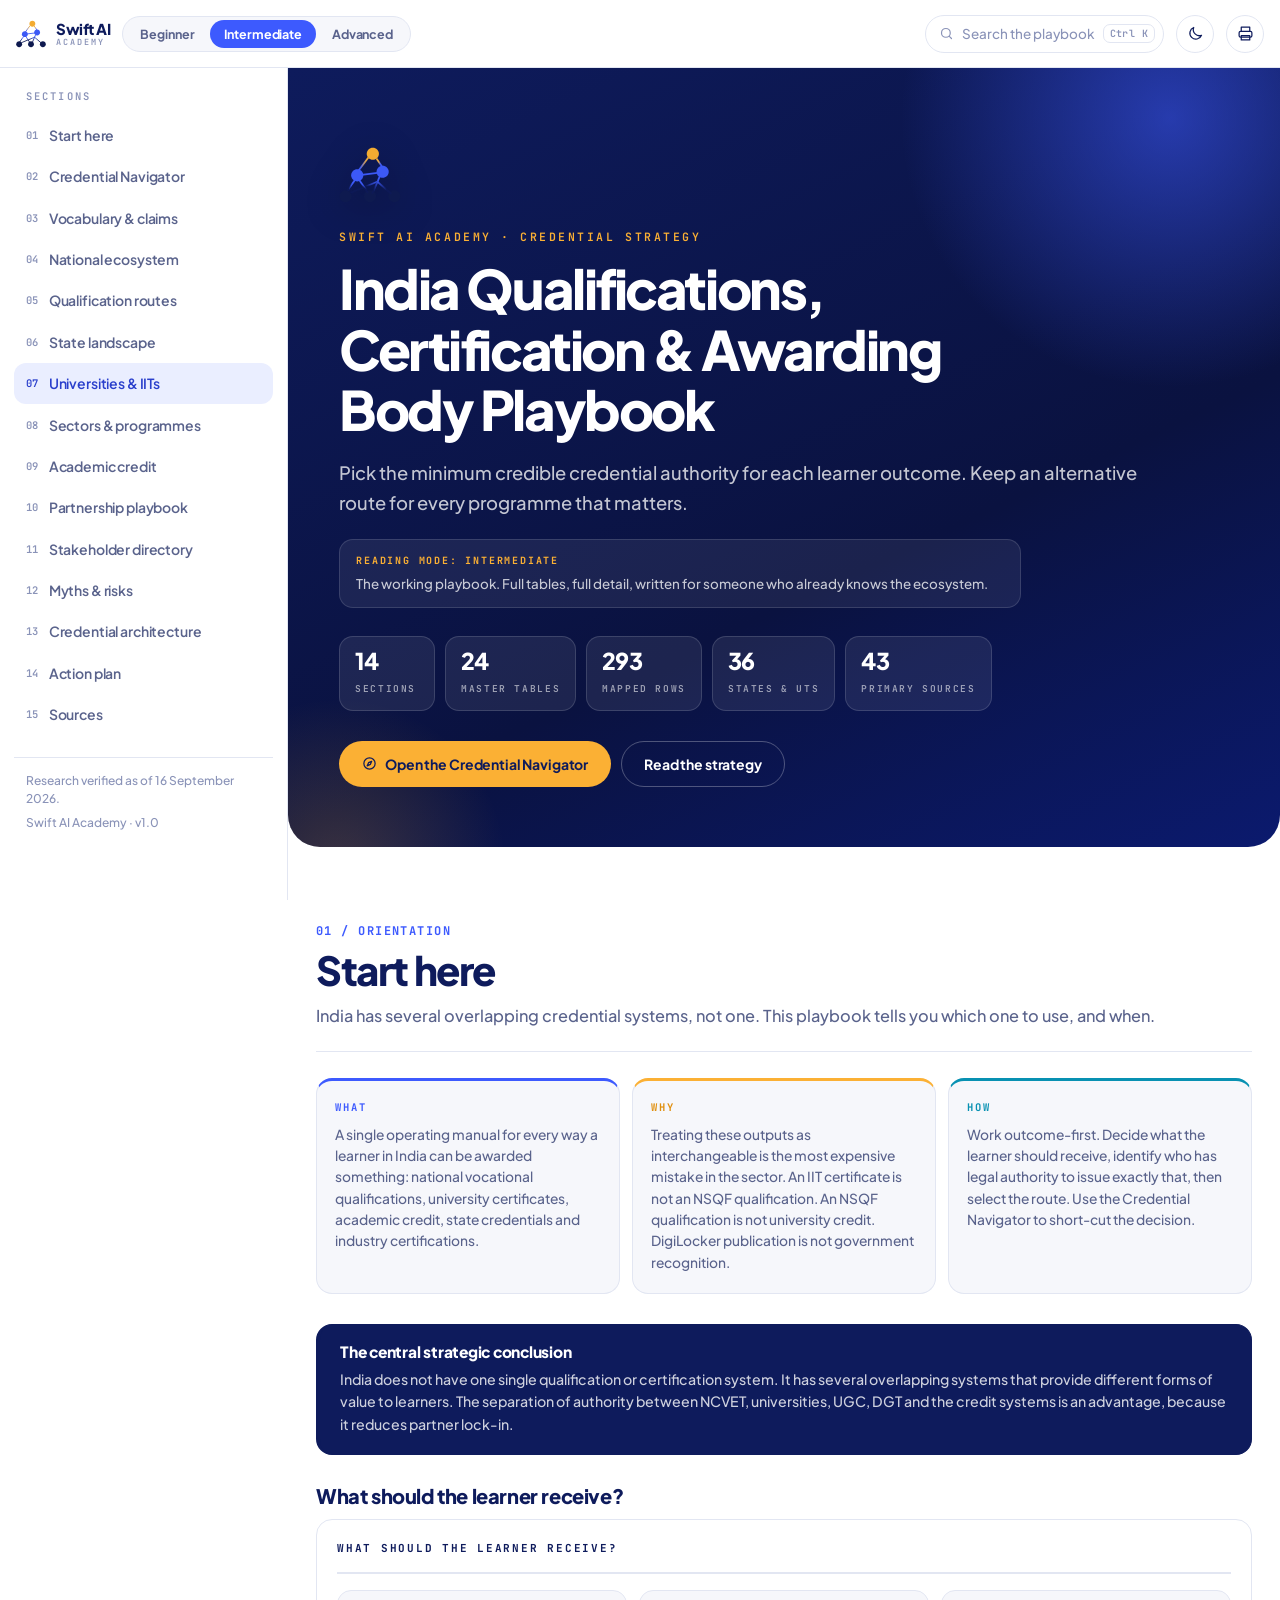
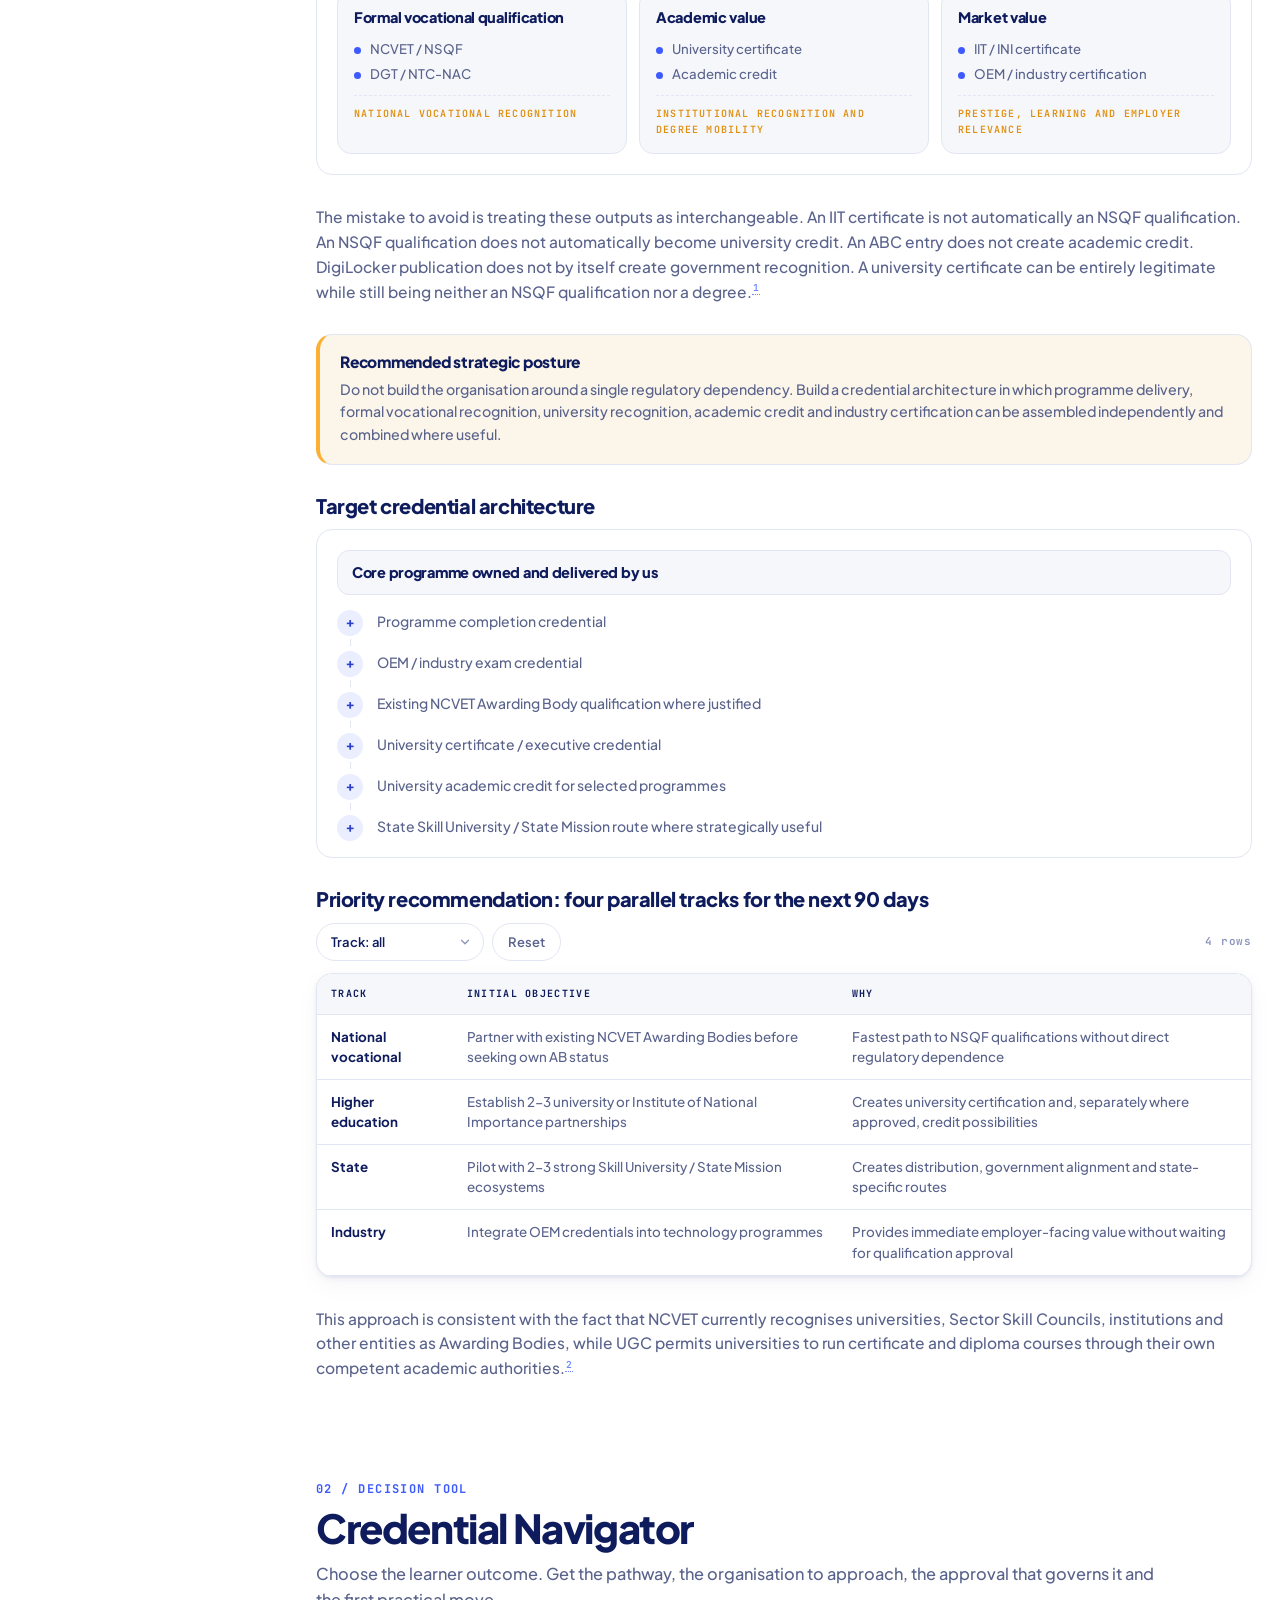
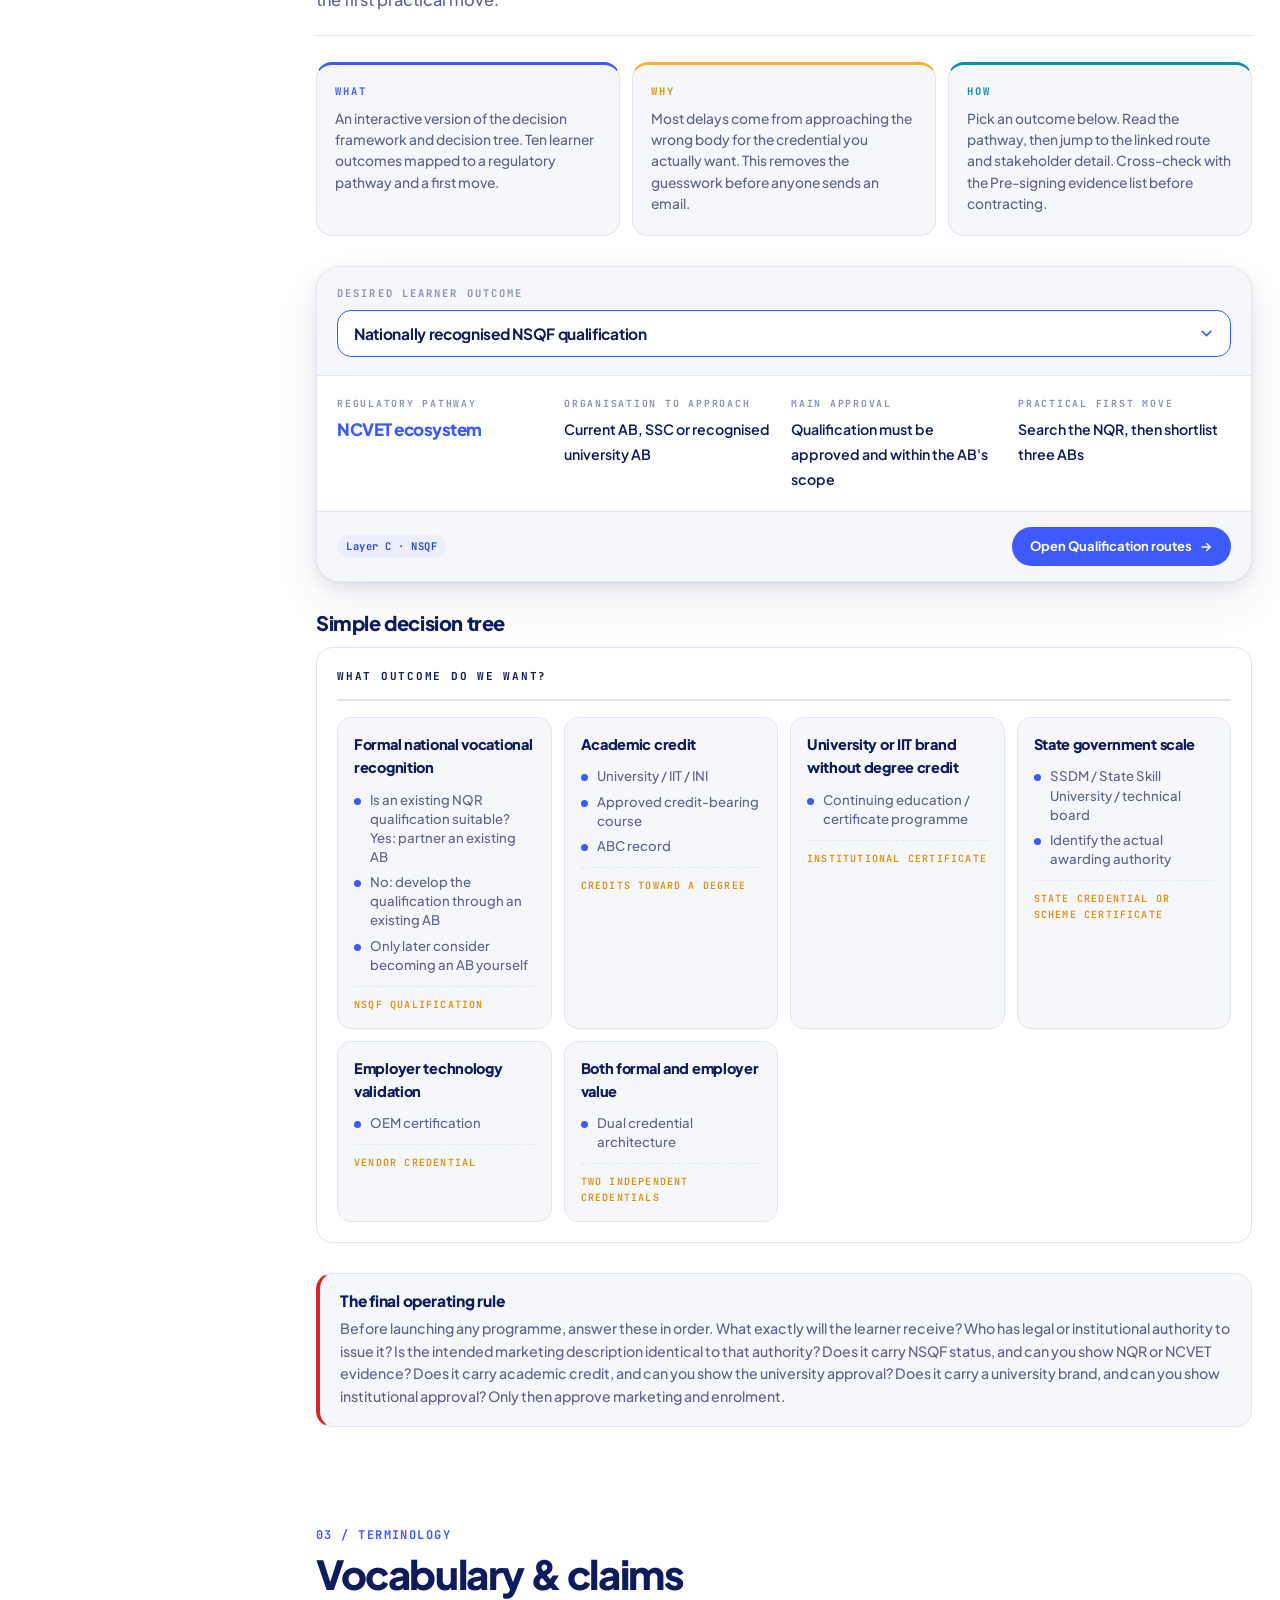
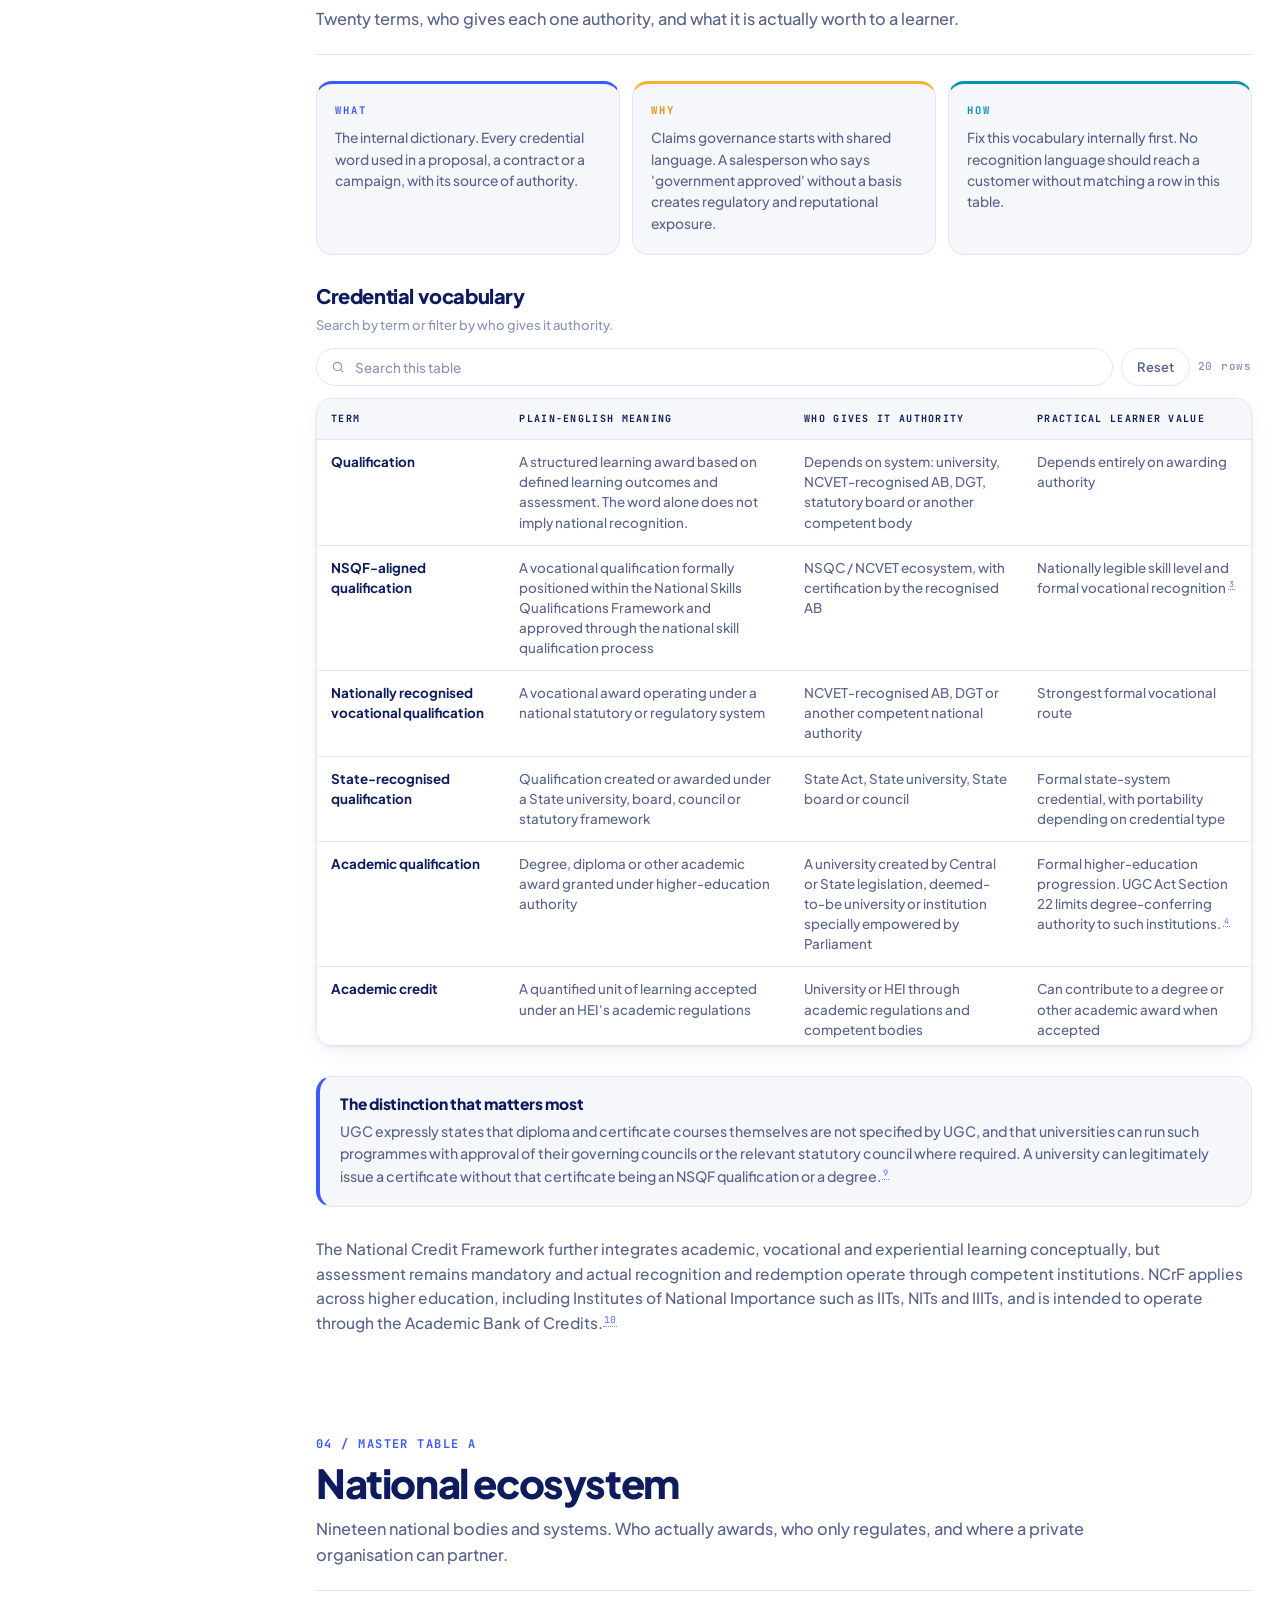
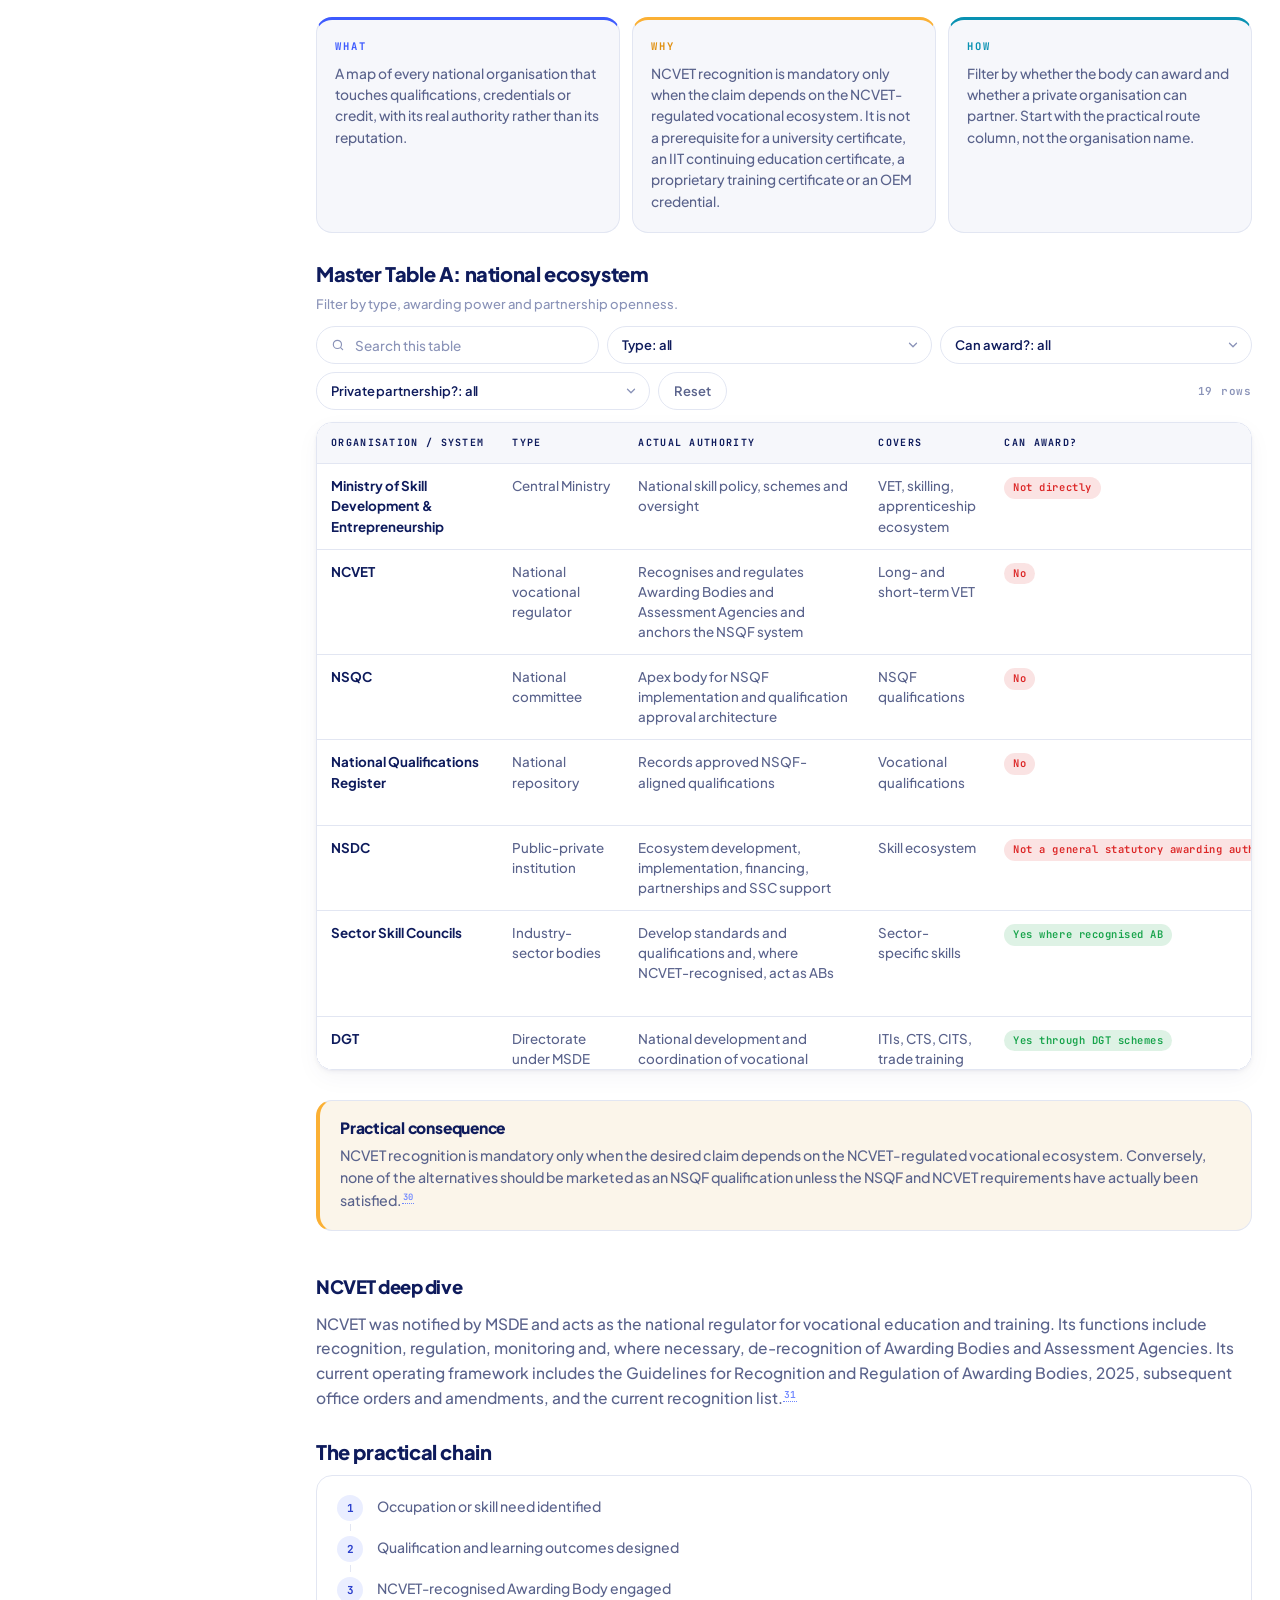
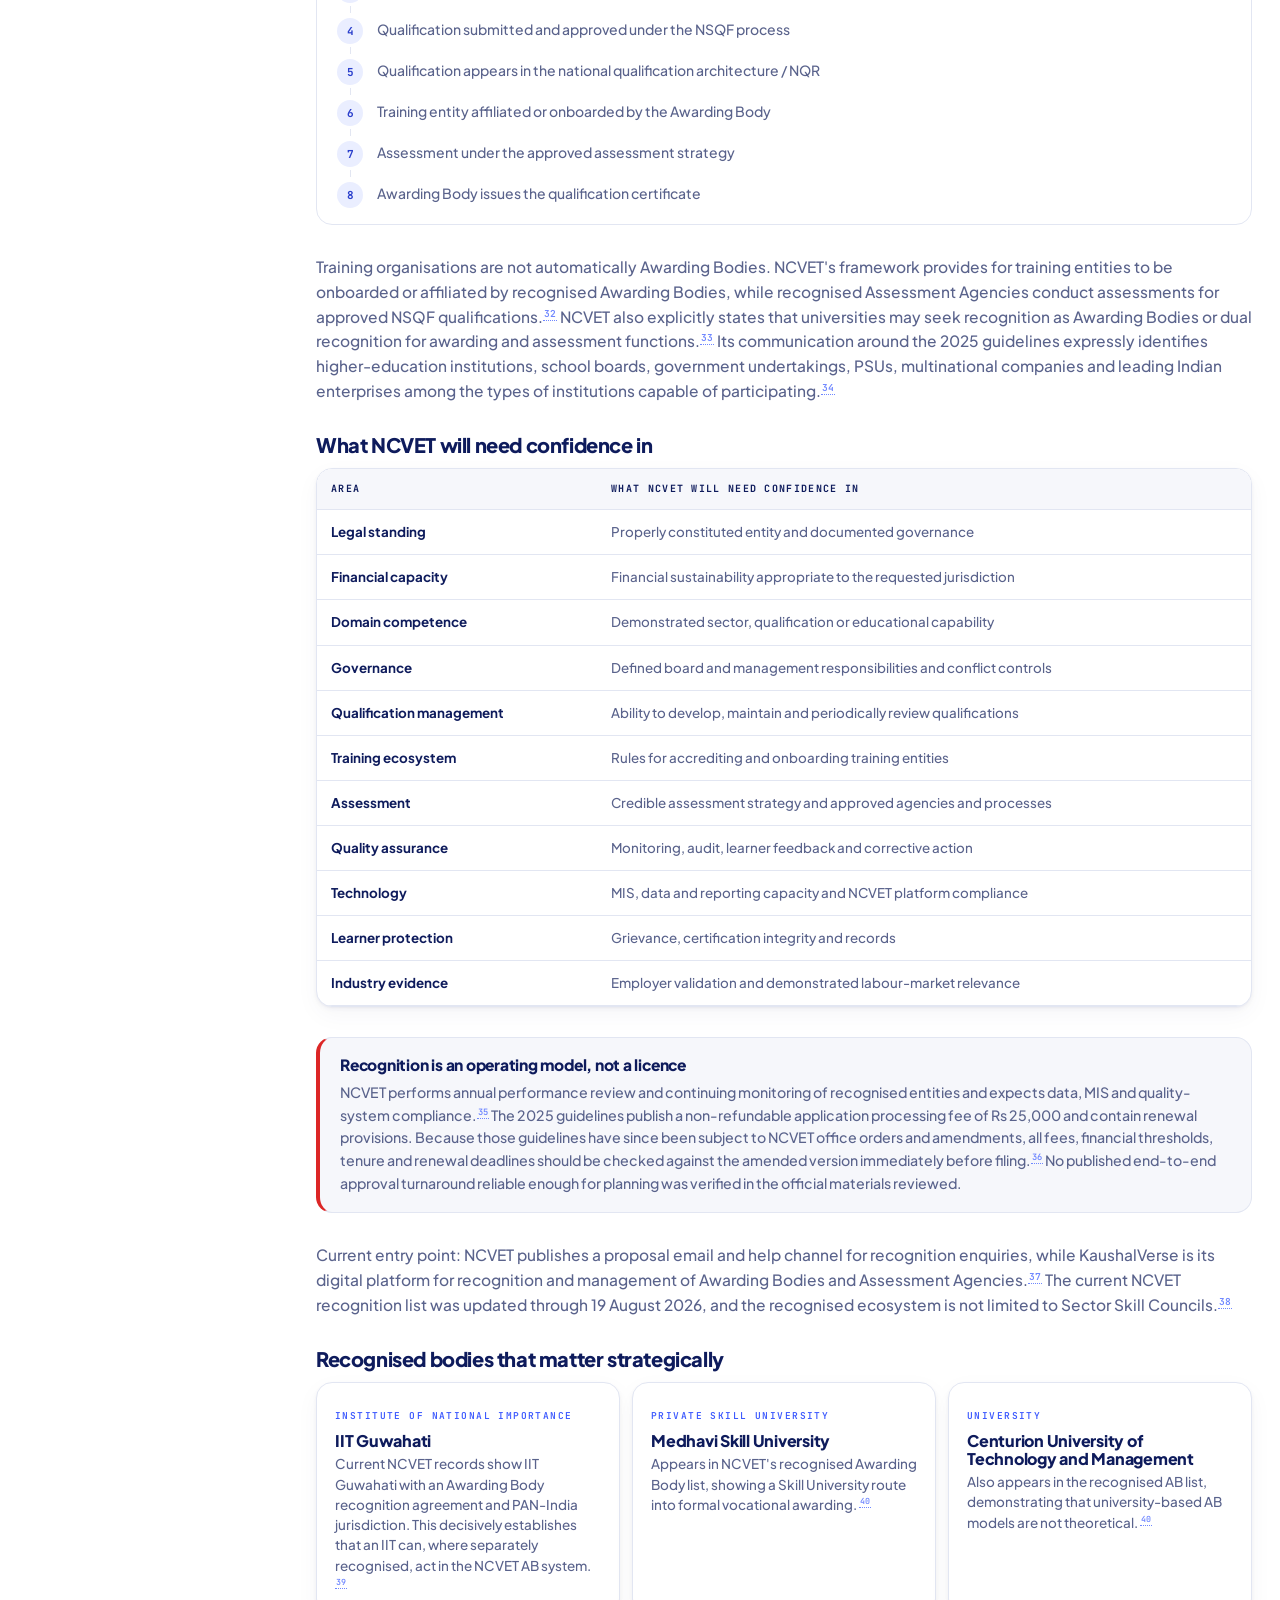
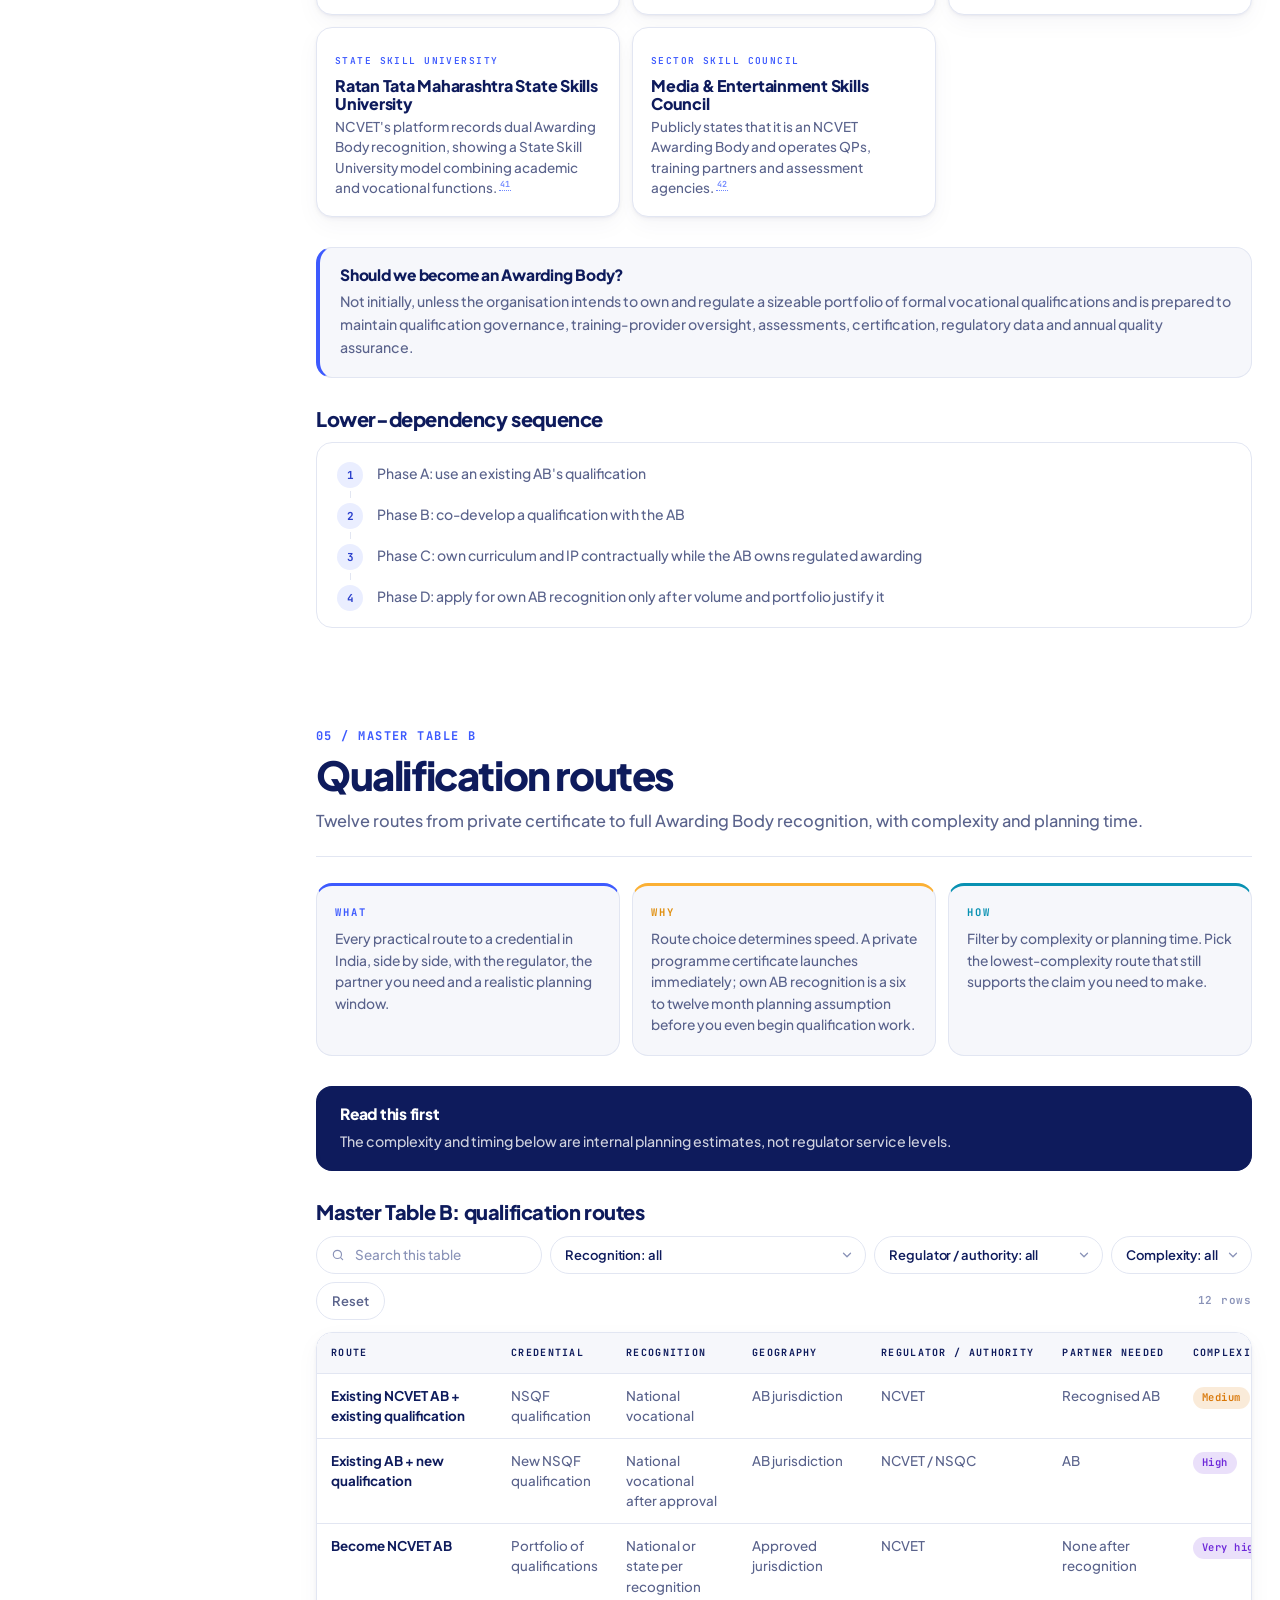
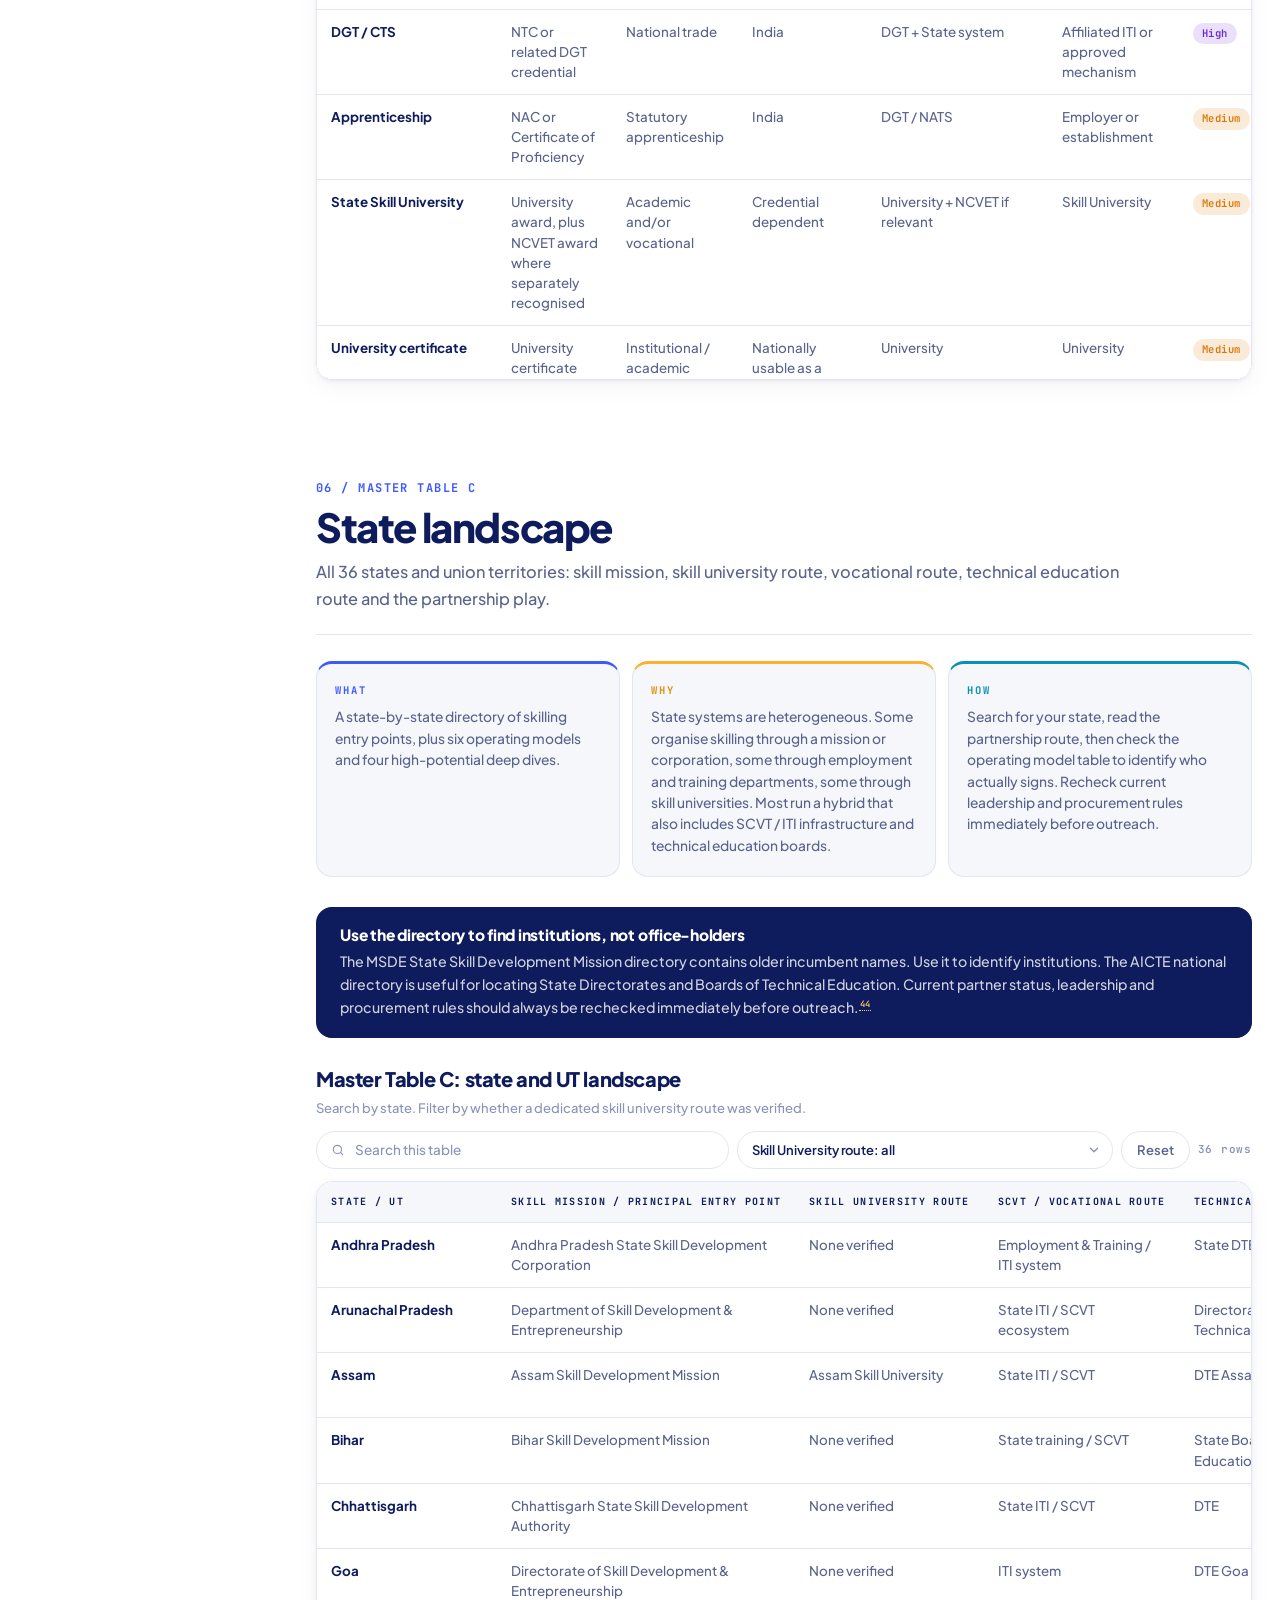
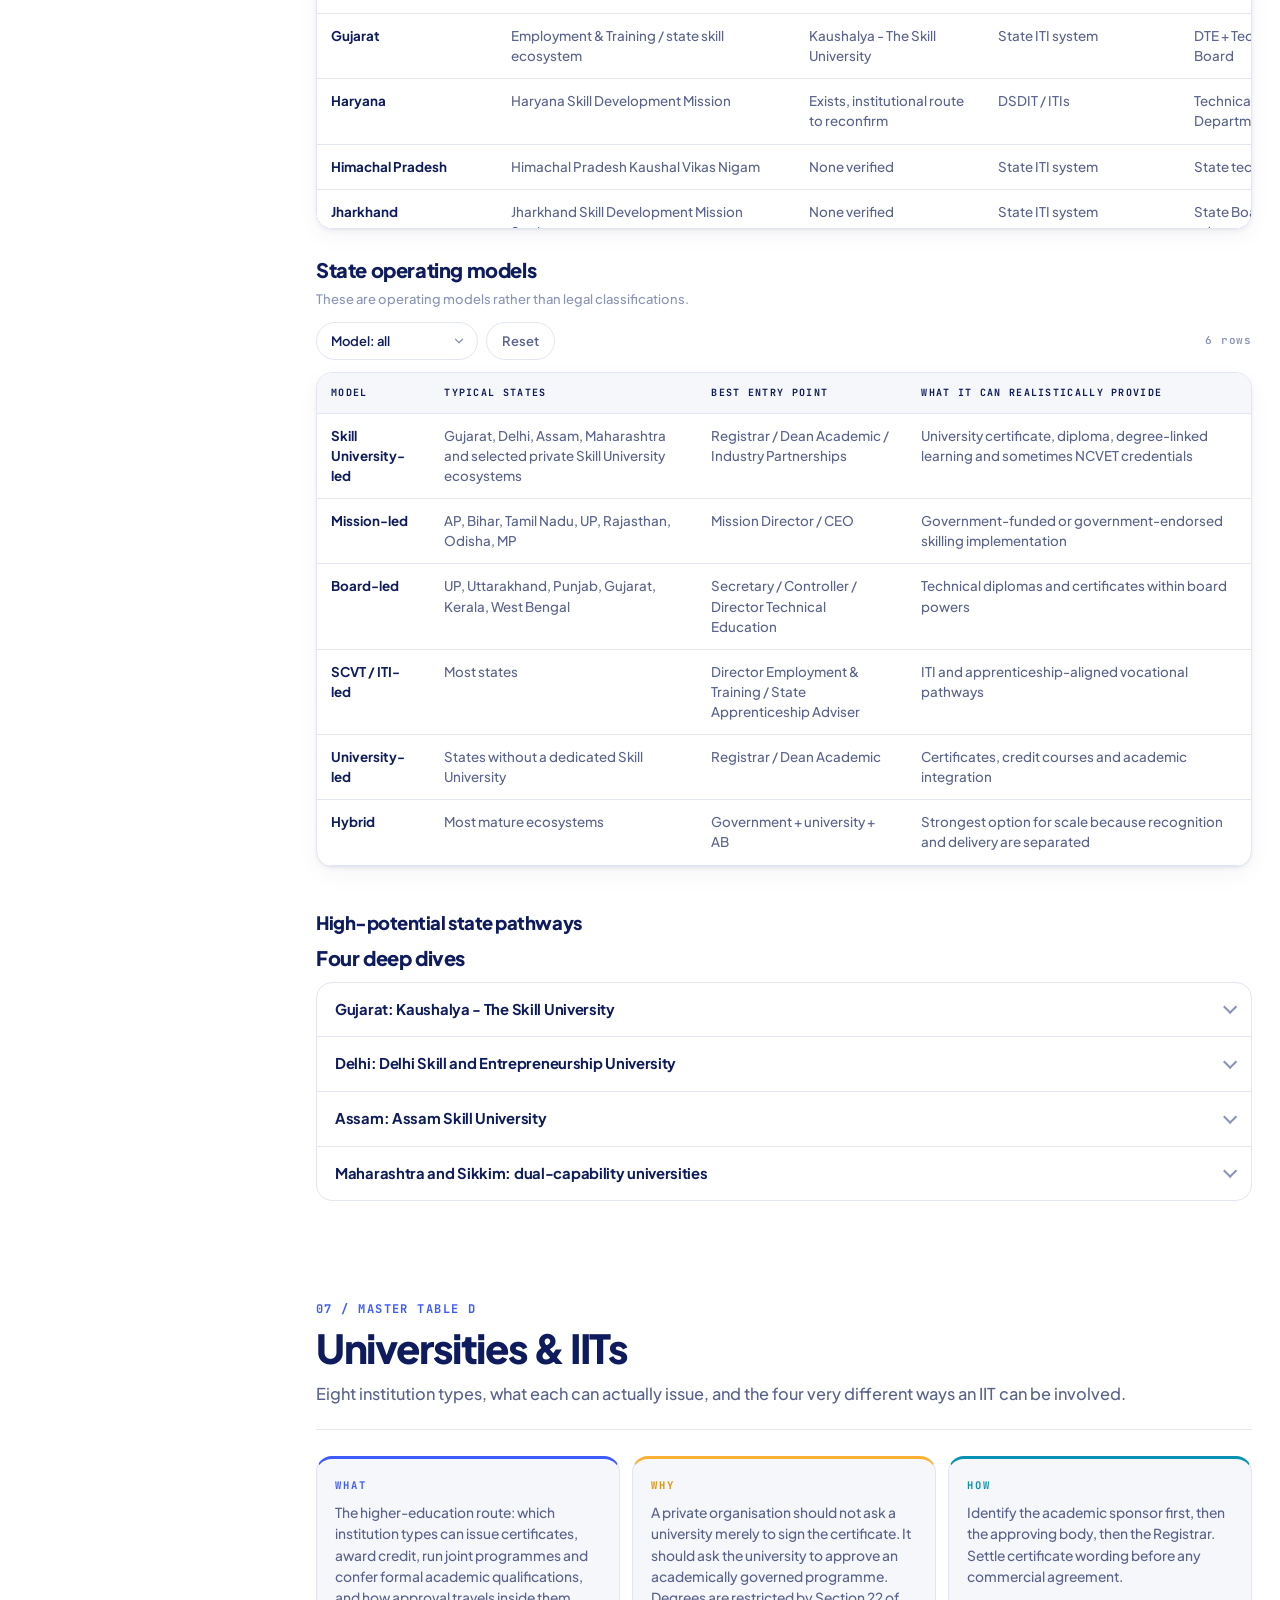
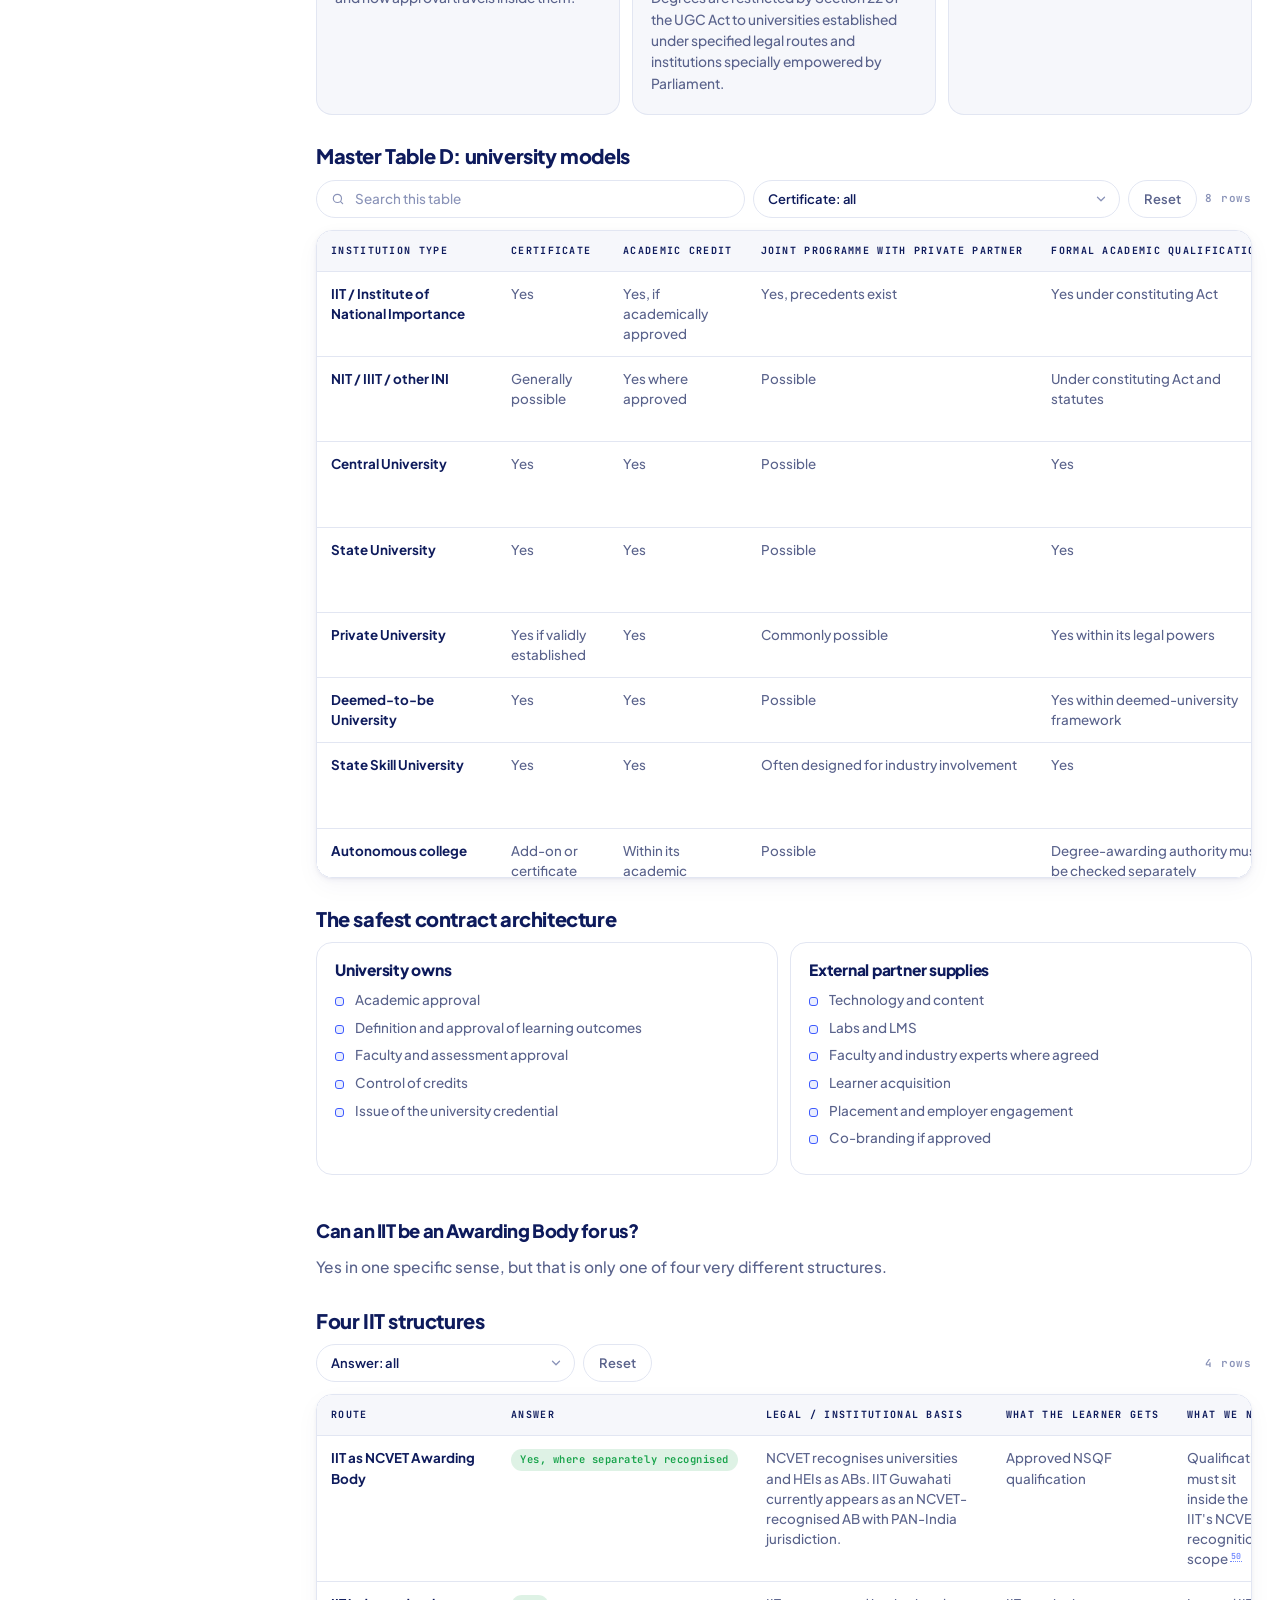
==== commit 644f58c1: "Add Beginner, Intermediate and Advanced reading modes The three modes differ in content, not only in" ====
--- a/index.html
+++ b/index.html
@@ -33,6 +33,8 @@
     <img src="assets/img/logo-mark.svg" alt="Swift AI Academy">
     <span class="brand-txt"><b>Swift AI</b><span>ACADEMY</span></span>
   </a>
+
+  <div class="mode-switch" id="modeSwitch" role="group" aria-label="Reading mode"></div>
 
   <span class="topbar-spacer"></span>
 
@@ -78,6 +80,7 @@
 </div>
 
 <script src="assets/js/data.js"></script>
+<script src="assets/js/modes.js"></script>
 <script src="assets/js/app.js"></script>
 </body>
 </html>
--- a/assets/css/styles.css
+++ b/assets/css/styles.css
@@ -660,3 +660,114 @@
   body { font-size: 10pt; }
   a { color: #000; }
 }
+
+/* ============================================================ READING MODES */
+.mode-switch {
+  display: inline-flex; align-items: center; gap: 2px; flex-shrink: 0;
+  background: var(--surface-2); border: 1px solid var(--border);
+  border-radius: var(--r-pill); padding: 3px;
+}
+.mode-btn {
+  border: 0; background: transparent; cursor: pointer;
+  border-radius: var(--r-pill); padding: 6px 14px;
+  font-family: var(--font); font-size: 12.5px; font-weight: 700;
+  letter-spacing: -.01em; color: var(--text-2); white-space: nowrap;
+  transition: background .14s, color .14s;
+}
+.mode-btn:hover { color: var(--text); }
+.mode-btn.on { background: var(--blue); color: #fff; }
+:root[data-theme="dark"] .mode-btn.on { background: var(--gold); color: var(--navy); }
+@media (prefers-color-scheme: dark) { :root:not([data-theme="light"]) .mode-btn.on { background: var(--gold); color: var(--navy); } }
+.mode-btn .abbr { display: none; }
+
+.hero-mode {
+  margin-top: 22px; padding: 13px 16px; max-width: 62ch;
+  background: rgba(255,255,255,.07); border: 1px solid rgba(255,255,255,.13);
+  border-radius: 14px;
+}
+.hero-mode .k {
+  font-family: var(--mono); font-size: 10px; font-weight: 700;
+  letter-spacing: .18em; text-transform: uppercase; color: var(--gold);
+  display: block; margin-bottom: 5px;
+}
+.hero-mode p { margin: 0; font-size: 13.4px; color: rgba(255,255,255,.76); line-height: 1.5; }
+
+/* ---- beginner explainer */
+.plain {
+  border: 1px solid var(--border); border-radius: var(--r-surface);
+  background: var(--surface); padding: 22px; box-shadow: var(--shadow-sm);
+}
+.plain-lede {
+  font-size: clamp(1.02rem, 1.9vw, 1.2rem); font-weight: 700; letter-spacing: -.025em;
+  color: var(--text); line-height: 1.45; margin: 0 0 20px;
+}
+.plain-points { display: grid; grid-template-columns: repeat(auto-fit, minmax(230px, 1fr)); gap: 14px; margin-bottom: 18px; }
+.plain-point { border-left: 3px solid var(--blue); padding-left: 14px; }
+.plain-point:nth-child(2) { border-left-color: var(--teal); }
+.plain-point:nth-child(3) { border-left-color: var(--gold); }
+.plain-point h4 { margin: 0 0 5px; font-size: .95rem; }
+.plain-point p { margin: 0; font-size: 13.8px; line-height: 1.55; }
+
+.analogy {
+  background: var(--gold-50); border-radius: var(--r-card);
+  padding: 15px 17px; margin-bottom: 18px;
+}
+:root[data-theme="dark"] .analogy { background: rgba(251,176,52,.11); }
+@media (prefers-color-scheme: dark) { :root:not([data-theme="light"]) .analogy { background: rgba(251,176,52,.11); } }
+.analogy .k {
+  font-family: var(--mono); font-size: 10px; font-weight: 700; letter-spacing: .18em;
+  text-transform: uppercase; color: var(--gold-deep); display: block; margin-bottom: 6px;
+}
+:root[data-theme="dark"] .analogy .k { color: var(--gold); }
+.analogy p { margin: 0; font-size: 14.2px; color: var(--text); line-height: 1.55; }
+
+.plain-next { border-top: 1px solid var(--border); padding-top: 15px; }
+.plain-next .k {
+  font-family: var(--mono); font-size: 10px; font-weight: 700; letter-spacing: .18em;
+  text-transform: uppercase; color: var(--text-3); display: block; margin-bottom: 9px;
+}
+.plain-next ol { margin: 0; padding-left: 1.2em; }
+.plain-next li { font-size: 13.8px; color: var(--text-2); margin-bottom: 6px; line-height: 1.5; }
+
+/* jargon tooltips, beginner mode only */
+abbr[title] {
+  text-decoration: none; border-bottom: 1.5px dotted var(--blue);
+  cursor: help; font-weight: 600; color: var(--text);
+}
+:root[data-theme="dark"] abbr[title] { border-bottom-color: var(--gold); }
+@media (prefers-color-scheme: dark) { :root:not([data-theme="light"]) abbr[title] { border-bottom-color: var(--gold); } }
+
+/* ---- advanced practitioner notes */
+.pro {
+  border: 1px solid var(--border); border-left: 4px solid var(--plum);
+  border-radius: var(--r-card); background: var(--surface-2); padding: 20px 22px;
+}
+.pro-head { padding-bottom: 14px; margin-bottom: 4px; border-bottom: 1px solid var(--border); }
+.pro-head .k {
+  font-family: var(--mono); font-size: 10.5px; font-weight: 700; letter-spacing: .2em;
+  text-transform: uppercase; color: var(--plum); display: block; margin-bottom: 5px;
+}
+:root[data-theme="dark"] .pro-head .k { color: #c4a6ff; }
+@media (prefers-color-scheme: dark) { :root:not([data-theme="light"]) .pro-head .k { color: #c4a6ff; } }
+.pro-head p { margin: 0; font-size: 13.2px; color: var(--text-3); }
+.pro-note { padding-top: 15px; }
+.pro-note h4 { margin: 0 0 5px; font-size: .94rem; }
+.pro-note p { margin: 0; font-size: 13.8px; line-height: 1.55; }
+
+@media (max-width: 1080px) {
+  .mode-btn { padding: 6px 11px; font-size: 12px; }
+}
+@media (max-width: 860px) {
+  .mode-btn .full { display: none; }
+  .mode-btn .abbr { display: inline; }
+  .mode-btn { padding: 6px 12px; font-size: 12.5px; }
+}
+@media (max-width: 400px) {
+  .brand-txt { display: none; }
+}
+
+@media print {
+  .mode-switch { display: none !important; }
+  .hero-mode { border: 1px solid #ccc; background: #fff; }
+  .hero-mode .k, .hero-mode p { color: #333 !important; }
+}
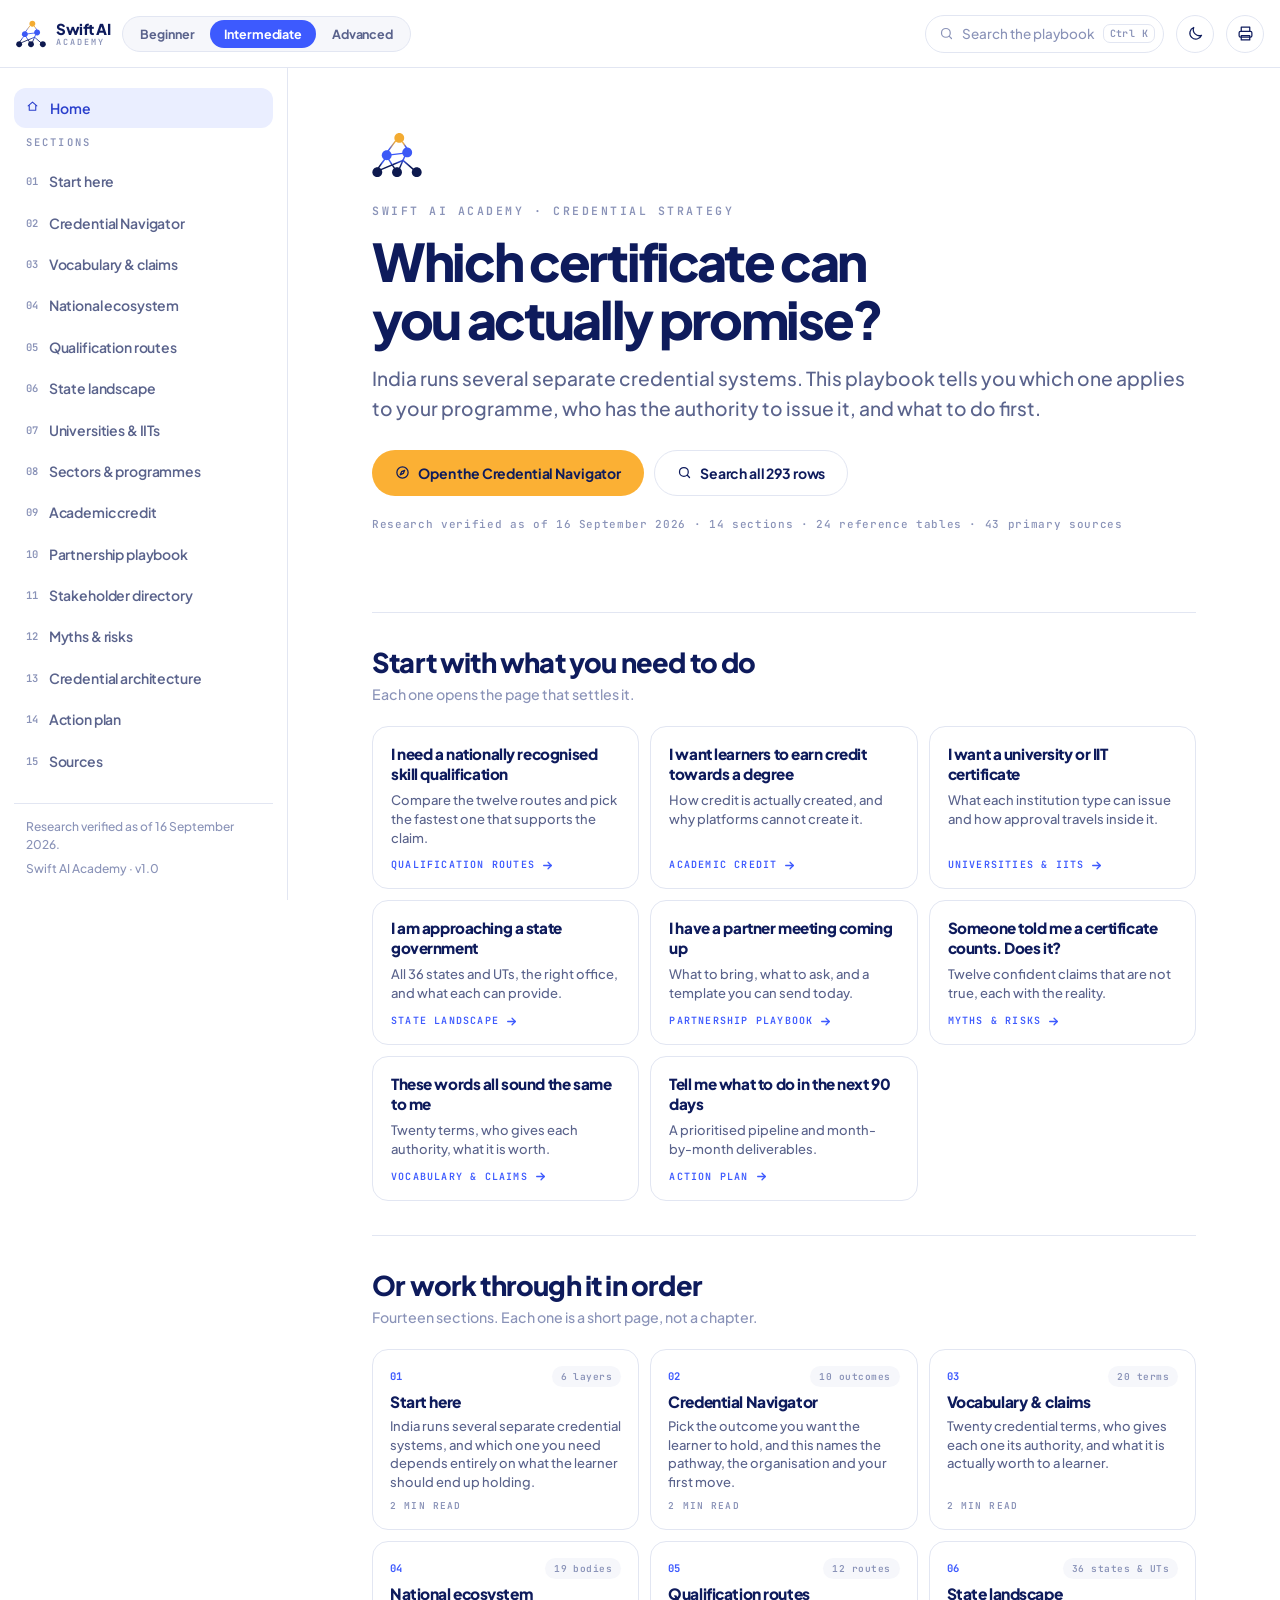
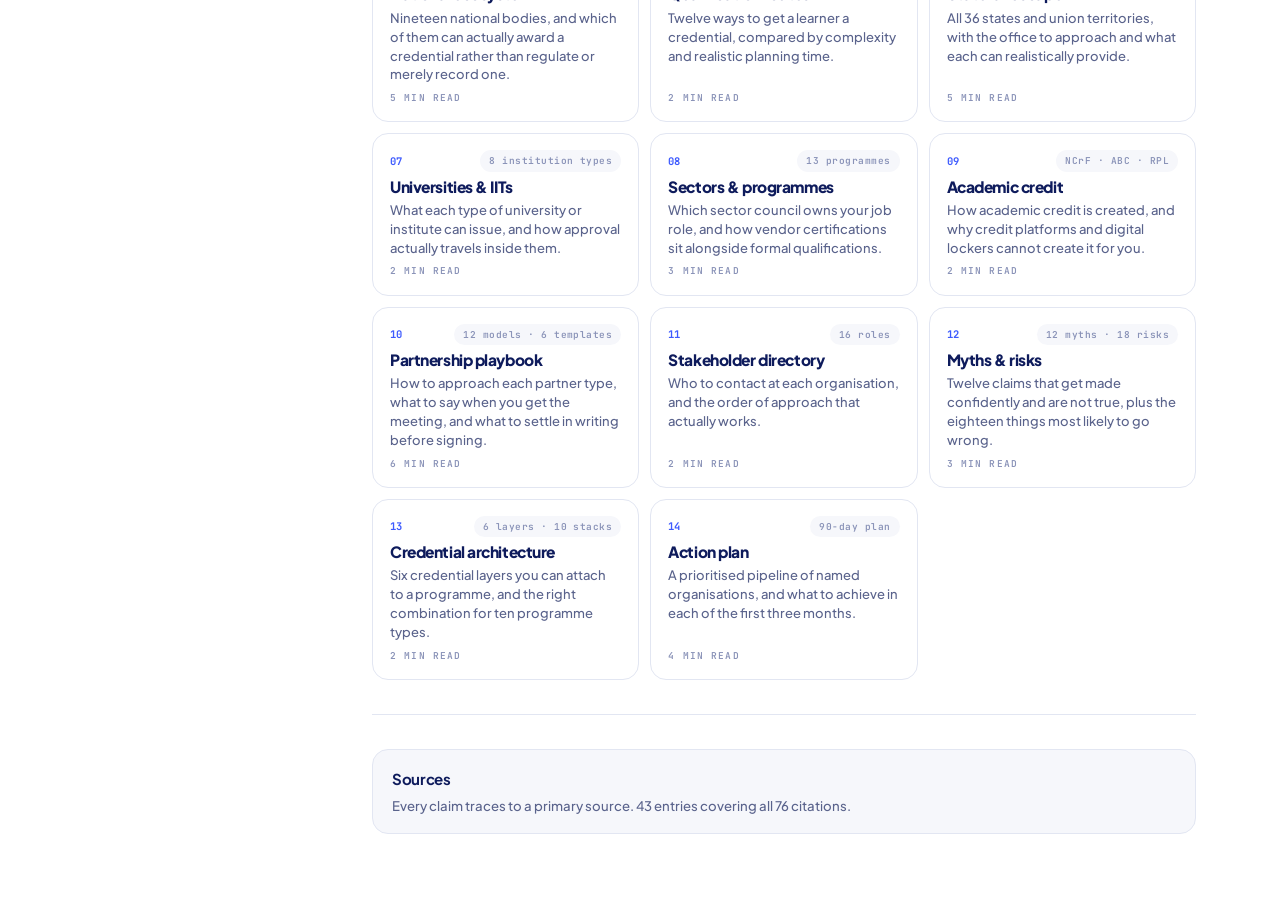
==== commit 02b54ff5: "Restructure as a documentation site rather than one long document The playbook rendered all 14 secti" ====
--- a/index.html
+++ b/index.html
@@ -29,7 +29,7 @@
     <svg viewBox="0 0 24 24"><path d="M4 7h16"/><path d="M4 12h16"/><path d="M4 17h16"/></svg>
   </button>
 
-  <a class="brand" href="#top">
+  <a class="brand" href="#/">
     <img src="assets/img/logo-mark.svg" alt="Swift AI Academy">
     <span class="brand-txt"><b>Swift AI</b><span>ACADEMY</span></span>
   </a>
@@ -53,9 +53,10 @@
   </button>
 </header>
 
-<div class="shell" id="top">
+<div class="shell">
   <nav class="sidenav" id="sidenav" aria-label="Playbook sections"></nav>
   <div class="scrim" id="scrim"></div>
+  <aside class="rail" id="rail" hidden></aside>
   <main class="main" id="content">
     <noscript>
       <div style="padding:120px 24px;max-width:640px;margin:0 auto">
@@ -71,7 +72,7 @@
   <div class="modal-box">
     <div class="modal-in">
       <svg viewBox="0 0 24 24"><circle cx="11" cy="11" r="7"/><path d="M20 20l-3.5-3.5"/></svg>
-      <input id="searchInput" type="search" placeholder="Search states, bodies, routes, myths, templates" autocomplete="off" spellcheck="false">
+      <input id="searchInput" type="search" placeholder="Search 293 rows: states, bodies, routes, myths, templates" autocomplete="off" spellcheck="false">
       <span class="esc">ESC</span>
     </div>
     <div class="modal-res" id="searchResults"></div>
@@ -81,6 +82,7 @@
 
 <script src="assets/js/data.js"></script>
 <script src="assets/js/modes.js"></script>
+<script src="assets/js/guide.js"></script>
 <script src="assets/js/app.js"></script>
 </body>
 </html>
--- a/assets/css/styles.css
+++ b/assets/css/styles.css
@@ -771,3 +771,218 @@
   .hero-mode { border: 1px solid #ccc; background: #fff; }
   .hero-mode .k, .hero-mode p { color: #333 !important; }
 }
+
+/* ============================================================ APP SHELL v2
+   One section per page. Home is a task launcher, not a chapter list. */
+.main { padding-bottom: 0; }
+.wrap.page, .wrap.home { max-width: 880px; padding: 0 28px 90px; }
+:root[data-view="page"] .wrap.page { padding-top: 26px; }
+
+/* ---- right rail: on this page */
+.rail {
+  position: fixed; top: calc(var(--header-h) + 34px); right: 26px; width: 208px;
+  max-height: calc(100vh - var(--header-h) - 70px); overflow-y: auto; z-index: 20;
+}
+.toc .k {
+  font-family: var(--mono); font-size: 9.5px; font-weight: 700; letter-spacing: .18em;
+  text-transform: uppercase; color: var(--text-3); display: block; margin-bottom: 9px;
+}
+.toc ul { list-style: none; margin: 0; padding: 0; border-left: 1.5px solid var(--border); }
+.toc li { margin: 0; }
+.toc a {
+  display: block; padding: 5px 0 5px 13px; margin-left: -1.5px;
+  border-left: 1.5px solid transparent;
+  font-size: 12.4px; font-weight: 600; color: var(--text-3); line-height: 1.35;
+  text-decoration: none;
+}
+.toc a:hover { color: var(--link); border-left-color: var(--link); text-decoration: none; }
+@media (max-width: 1340px) { .rail { display: none !important; } }
+/* reserve the rail's column so the centred content never slides under it */
+@media (min-width: 1341px) {
+  :root[data-view="page"] .main { padding-right: 250px; }
+}
+
+/* ---- breadcrumb */
+.crumb {
+  display: flex; align-items: center; gap: 8px; margin-bottom: 20px;
+  font-size: 12.8px; font-weight: 600; color: var(--text-3);
+}
+.crumb a { color: var(--text-3); }
+.crumb a:hover { color: var(--link); }
+.crumb b { color: var(--text); font-weight: 700; }
+
+/* ---- answer-first page header */
+.pagehead { border-bottom: 1px solid var(--border); padding-bottom: 26px; margin-bottom: 30px; }
+.pagehead h1 { margin: 4px 0 14px; font-size: clamp(1.9rem, 4.4vw, 2.85rem); }
+.pagehead .eyebrow { margin-bottom: 4px; }
+.answer {
+  font-size: clamp(1.05rem, 2vw, 1.28rem); font-weight: 600; letter-spacing: -.022em;
+  line-height: 1.45; color: var(--text-2); margin: 0 0 22px; max-width: 62ch;
+}
+
+.minute {
+  background: var(--surface-2); border: 1px solid var(--border);
+  border-left: 4px solid var(--gold); border-radius: var(--r-card);
+  padding: 16px 20px; margin-bottom: 16px;
+}
+.minute .k {
+  font-family: var(--mono); font-size: 10px; font-weight: 700; letter-spacing: .18em;
+  text-transform: uppercase; color: var(--gold-deep); display: block; margin-bottom: 10px;
+}
+:root[data-theme="dark"] .minute .k { color: var(--gold); }
+@media (prefers-color-scheme: dark) { :root:not([data-theme="light"]) .minute .k { color: var(--gold); } }
+.minute ul { list-style: none; margin: 0; padding: 0; }
+.minute li {
+  position: relative; padding-left: 20px; margin-bottom: 9px;
+  font-size: 14.4px; color: var(--text); line-height: 1.5;
+}
+.minute li:last-child { margin-bottom: 0; }
+.minute li::before {
+  content: ""; position: absolute; left: 1px; top: 8px; width: 7px; height: 7px;
+  border-radius: 2px; background: var(--gold);
+}
+
+.jobs { margin-bottom: 18px; }
+.jobs .k {
+  font-family: var(--mono); font-size: 10px; font-weight: 700; letter-spacing: .18em;
+  text-transform: uppercase; color: var(--text-3); display: block; margin-bottom: 9px;
+}
+.jobchips { display: flex; flex-wrap: wrap; gap: 7px; }
+.jobchips span {
+  background: var(--blue-50); color: var(--blue-deep);
+  border-radius: var(--r-pill); padding: 6px 14px;
+  font-size: 12.8px; font-weight: 600; letter-spacing: -.005em;
+}
+:root[data-theme="dark"] .jobchips span { background: rgba(255,255,255,.08); color: var(--gold-light); }
+@media (prefers-color-scheme: dark) { :root:not([data-theme="light"]) .jobchips span { background: rgba(255,255,255,.08); color: var(--gold-light); } }
+
+.wwh-fold { border-top: 1px solid var(--border); padding-top: 14px; }
+.wwh-fold summary {
+  list-style: none; cursor: pointer; font-size: 13px; font-weight: 700;
+  color: var(--text-3); display: flex; align-items: center; gap: 8px;
+}
+.wwh-fold summary::-webkit-details-marker { display: none; }
+.wwh-fold summary::after {
+  content: ""; width: 8px; height: 8px; flex-shrink: 0;
+  border-right: 2px solid currentColor; border-bottom: 2px solid currentColor;
+  transform: rotate(45deg) translateY(-2px); transition: transform .2s;
+}
+.wwh-fold[open] summary::after { transform: rotate(-135deg) translateY(-1px); }
+.wwh-fold summary:hover { color: var(--text); }
+.wwh-fold .wwh { margin: 16px 0 4px; }
+
+/* ---- pager */
+.pager { display: grid; grid-template-columns: 1fr 1fr; gap: 12px; margin-top: 46px; }
+.pg {
+  border: 1px solid var(--border); border-radius: var(--r-card);
+  padding: 15px 18px; background: var(--surface); text-decoration: none;
+  display: flex; flex-direction: column; gap: 3px; transition: border-color .15s;
+}
+.pg:hover { border-color: var(--blue); text-decoration: none; }
+:root[data-theme="dark"] .pg:hover { border-color: var(--gold); }
+@media (prefers-color-scheme: dark) { :root:not([data-theme="light"]) .pg:hover { border-color: var(--gold); } }
+.pg .k {
+  font-family: var(--mono); font-size: 9.5px; font-weight: 700; letter-spacing: .16em;
+  text-transform: uppercase; color: var(--text-3);
+}
+.pg b { font-size: 15px; font-weight: 800; letter-spacing: -.025em; color: var(--text); }
+.pg.next { text-align: right; }
+
+/* ---- table: show more */
+.table-tools.bare { justify-content: flex-end; margin-bottom: 8px; }
+.btn-more {
+  width: 100%; margin-top: 8px; border: 1px solid var(--border); border-radius: var(--r-pill);
+  background: var(--surface); color: var(--link); cursor: pointer; padding: 10px;
+  font-family: var(--font); font-size: 13px; font-weight: 700; letter-spacing: -.01em;
+}
+.btn-more:hover { border-color: var(--link); }
+
+/* ============================================================ HOME */
+.home { padding-top: 0; }
+.home-hero { padding: clamp(36px, 6vw, 62px) 0 clamp(28px, 4vw, 44px); }
+.home-logo { width: 50px; height: 50px; display: block; margin-bottom: 22px; }
+.home-hero h1 {
+  font-size: clamp(2rem, 5.6vw, 3.25rem); letter-spacing: -.045em;
+  margin: 6px 0 16px; max-width: 16ch;
+}
+.home-lede {
+  font-size: clamp(1.02rem, 2vw, 1.2rem); color: var(--text-2);
+  max-width: 60ch; line-height: 1.55; margin: 0 0 26px;
+}
+.home-actions { display: flex; flex-wrap: wrap; gap: 10px; margin-bottom: 20px; }
+.home-actions .btn-ghost { border-color: var(--border); color: var(--text); }
+.home-actions .btn-ghost:hover { border-color: var(--border-strong); }
+.home-meta { font-family: var(--mono); font-size: 11px; letter-spacing: .06em; color: var(--text-3); margin: 0; }
+
+.home-block { padding-top: 34px; border-top: 1px solid var(--border); margin-top: 34px; }
+.home-h2 { font-size: clamp(1.3rem, 2.6vw, 1.7rem); letter-spacing: -.03em; margin-bottom: 6px; }
+.home-sub { font-size: 14.2px; color: var(--text-3); margin-bottom: 20px; }
+
+.tasks { display: grid; grid-template-columns: repeat(auto-fit, minmax(258px, 1fr)); gap: 11px; }
+.task {
+  display: flex; flex-direction: column; gap: 7px;
+  border: 1px solid var(--border); border-radius: var(--r-card);
+  background: var(--surface); padding: 17px 18px 15px; text-decoration: none;
+  transition: border-color .15s, transform .15s, box-shadow .15s;
+}
+.task:hover {
+  border-color: var(--blue); transform: translateY(-2px);
+  box-shadow: var(--shadow-md); text-decoration: none;
+}
+:root[data-theme="dark"] .task:hover { border-color: var(--gold); }
+@media (prefers-color-scheme: dark) { :root:not([data-theme="light"]) .task:hover { border-color: var(--gold); } }
+.task-q { font-size: 15.2px; font-weight: 800; letter-spacing: -.028em; color: var(--text); line-height: 1.32; }
+.task-note { font-size: 13px; color: var(--text-2); line-height: 1.45; flex: 1; }
+.task-go {
+  display: inline-flex; align-items: center; gap: 6px; margin-top: 3px;
+  font-family: var(--mono); font-size: 10px; font-weight: 600; letter-spacing: .12em;
+  text-transform: uppercase; color: var(--link);
+}
+
+.secgrid { display: grid; grid-template-columns: repeat(auto-fit, minmax(238px, 1fr)); gap: 11px; }
+.seccard {
+  display: flex; flex-direction: column; gap: 6px;
+  border: 1px solid var(--border); border-radius: var(--r-card);
+  background: var(--surface); padding: 16px 17px; text-decoration: none;
+  transition: border-color .15s, box-shadow .15s;
+}
+.seccard:hover { border-color: var(--border-strong); box-shadow: var(--shadow-sm); text-decoration: none; }
+.seccard-top { display: flex; align-items: center; gap: 9px; }
+.seccard-top .n { font-family: var(--mono); font-size: 10.5px; font-weight: 700; color: var(--blue); }
+:root[data-theme="dark"] .seccard-top .n { color: var(--gold); }
+@media (prefers-color-scheme: dark) { :root:not([data-theme="light"]) .seccard-top .n { color: var(--gold); } }
+.seccard-top .badge {
+  margin-left: auto; font-family: var(--mono); font-size: 9.5px; font-weight: 600;
+  letter-spacing: .05em; color: var(--text-3); background: var(--surface-2);
+  border-radius: var(--r-pill); padding: 3px 9px; white-space: nowrap;
+}
+.seccard h3 { font-size: 15.5px; letter-spacing: -.028em; margin: 0; }
+.seccard p { font-size: 13px; color: var(--text-2); line-height: 1.45; margin: 0; flex: 1; }
+.seccard-time { font-family: var(--mono); font-size: 9.5px; font-weight: 600; letter-spacing: .12em; text-transform: uppercase; color: var(--text-3); }
+
+.srcbar {
+  display: flex; flex-direction: column; gap: 4px;
+  border: 1px solid var(--border); border-radius: var(--r-card);
+  background: var(--surface-2); padding: 17px 19px; text-decoration: none;
+}
+.srcbar:hover { border-color: var(--border-strong); text-decoration: none; }
+.srcbar b { font-size: 15px; letter-spacing: -.025em; color: var(--text); }
+.srcbar span { font-size: 13.2px; color: var(--text-2); }
+
+.src.hit { background: var(--gold-50); border-color: var(--gold); }
+:root[data-theme="dark"] .src.hit { background: rgba(251,176,52,.14); }
+
+.navhome { margin-bottom: 6px; }
+.navhome .n { display: inline-flex; align-items: center; }
+
+@media (max-width: 760px) {
+  .wrap.page, .wrap.home { padding: 0 18px 70px; }
+  .pager { grid-template-columns: 1fr; }
+  .pg.next { text-align: left; }
+  .home-hero { padding-top: 26px; }
+}
+
+@media print {
+  .rail, .pager, .crumb, .btn-more, .home-actions { display: none !important; }
+  .wrap.page, .wrap.home { max-width: none; padding: 0; }
+}
